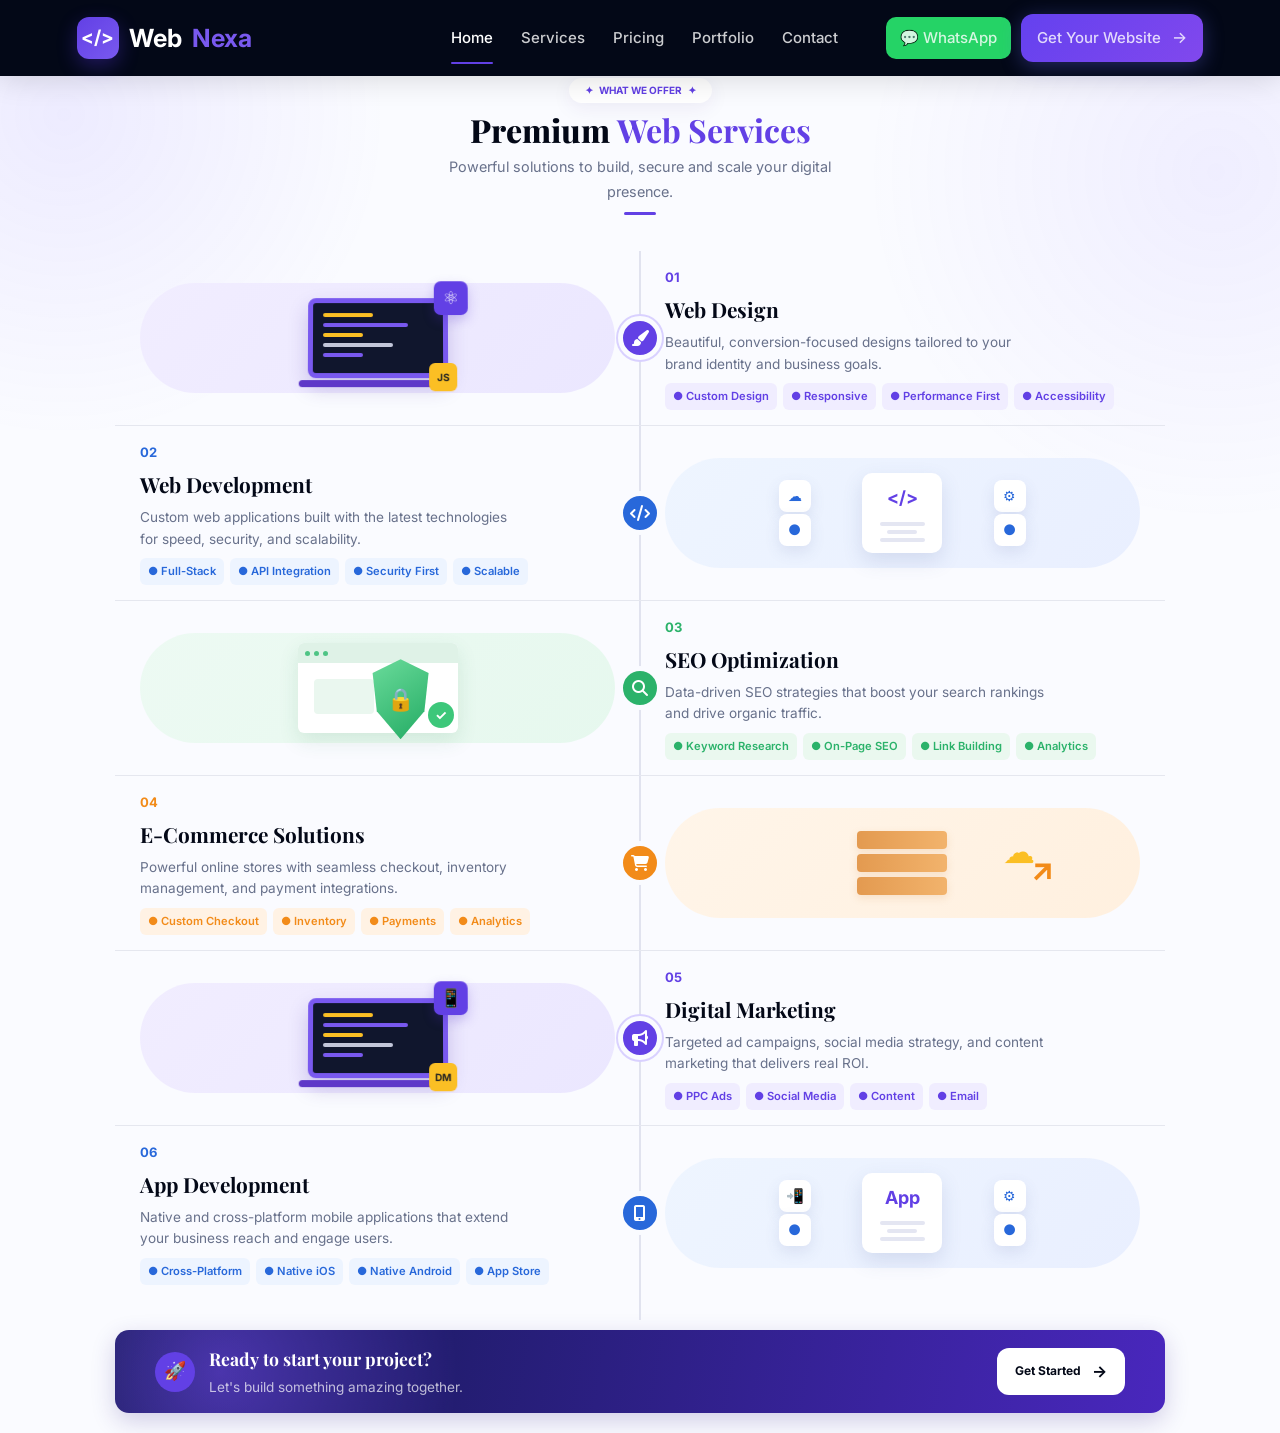
==== index.html @ 349f574b "Update homepage navigation: new menu items, WhatsApp button, mobile menu, and responsive bottom bar" ====
<!DOCTYPE html>
<html lang="en">
<head>
    <meta charset="UTF-8">
    <meta name="viewport" content="width=device-width, initial-scale=1.0">
    <title>WebNexa — Premium Web Design & Digital Services</title>
    <link rel="stylesheet" href="css/home.css">
    <link rel="preconnect" href="https://fonts.googleapis.com">
    <link rel="preconnect" href="https://fonts.gstatic.com" crossorigin>
    <link href="https://fonts.googleapis.com/css2?family=Playfair+Display:wght@400;500;600;700;800;900&family=Inter:wght@300;400;500;600;700&display=swap" rel="stylesheet">
    <link rel="stylesheet" href="https://cdnjs.cloudflare.com/ajax/libs/font-awesome/6.5.1/css/all.min.css">
</head>
<body>

<!-- ================= NAVBAR ================= -->
<header class="navbar">
    <a href="index.html" class="logo" aria-label="WebNexa Home">
        <div class="logo-icon">&lt;/&gt;</div>
        <span class="logo-white">Web</span><span class="logo-purple">Nexa</span>
    </a>

    <button class="mobile-toggle" id="mobileToggle" aria-label="Toggle menu" aria-expanded="false">
        <span></span>
        <span></span>
        <span></span>
    </button>

    <nav aria-label="Main navigation" id="mainNav">
        <a href="#home" class="active">Home</a>
        <a href="#services">Services</a>
        <a href="#pricing">Pricing</a>
        <a href="#portfolio">Portfolio</a>
        <a href="#contact">Contact</a>
        
        <div class="nav-actions">
            <a href="https://wa.me/923008932525" class="whatsapp-btn" target="_blank" rel="noopener noreferrer">💬 WhatsApp</a>
            <a href="requirements.html" class="talk-btn">Get Your Website <span>→</span></a>
        </div>
    </nav>
</header>

<div class="mobile-bottom-bar">
    <a href="https://wa.me/923008932525" class="mobile-bar-btn whatsapp" target="_blank" rel="noopener noreferrer">💬 WhatsApp</a>
    <a href="requirements.html" class="mobile-bar-btn get-started">Get Started <span>→</span></a>
</div>

<!-- ================= HOME ================= -->
<main class="home" id="home">

    <!-- ================= HERO ================= -->
    <section class="hero-title">
        <div class="offer">
            <span>✦</span> WHAT WE OFFER <span>✦</span>
        </div>
        <h1>
            Premium <strong>Web Services</strong>
        </h1>
        <p>
            Powerful solutions to build, secure and scale your digital presence.
        </p>
        <div class="heading-line"></div>
    </section>

    <!-- ================= SERVICES TIMELINE ================= -->
    <section class="timeline" id="services">

        <!-- ===== 01 ===== -->
        <div class="service-row">
            <div class="visual purple-visual">
                <div class="laptop">
                    <div class="screen">
                        <div class="line yellow"></div>
                        <div class="line purple-line"></div>
                        <div class="line yellow small"></div>
                        <div class="line white-line"></div>
                        <div class="line purple-line small"></div>
                    </div>
                    <div class="laptop-base"></div>
                    <div class="react-icon">⚛</div>
                    <div class="js-icon">JS</div>
                </div>
            </div>
            <div class="service-text">
                <span class="number purple">01</span>
                <h2>Web Design</h2>
                <p>Beautiful, conversion-focused designs tailored to your brand identity and business goals.</p>
                <div class="tags">
                    <span>● Custom Design</span>
                    <span>● Responsive</span>
                    <span>● Performance First</span>
                    <span>● Accessibility</span>
                </div>
            </div>
            <div class="timeline-icon purple-icon"><i class="fas fa-paint-brush"></i></div>
        </div>

        <!-- ===== 02 ===== -->
        <div class="service-row reverse">
            <div class="service-text">
                <span class="number blue">02</span>
                <h2>Web Development</h2>
                <p>Custom web applications built with the latest technologies for speed, security, and scalability.</p>
                <div class="tags blue-tags">
                    <span>● Full-Stack</span>
                    <span>● API Integration</span>
                    <span>● Security First</span>
                    <span>● Scalable</span>
                </div>
            </div>
            <div class="visual blue-visual">
                <div class="api-card">
                    <div class="api-title">&lt;/&gt;</div>
                    <div class="api-line"></div>
                    <div class="api-line short"></div>
                    <div class="api-line"></div>
                </div>
                <div class="api-cloud cloud-one">☁</div>
                <div class="api-cloud cloud-two">●</div>
                <div class="api-cloud cloud-three">⚙</div>
                <div class="api-cloud cloud-four">●</div>
            </div>
            <div class="timeline-icon blue-icon"><i class="fas fa-code"></i></div>
        </div>

        <!-- ===== 03 ===== -->
        <div class="service-row">
            <div class="visual green-visual">
                <div class="security-window">
                    <div class="window-top">
                        <i></i>
                        <i></i>
                        <i></i>
                    </div>
                    <div class="window-content"></div>
                    <div class="shield">
                        <span>🔒</span>
                    </div>
                    <div class="check">✓</div>
                </div>
            </div>
            <div class="service-text">
                <span class="number green">03</span>
                <h2>SEO Optimization</h2>
                <p>Data-driven SEO strategies that boost your search rankings and drive organic traffic.</p>
                <div class="tags green-tags">
                    <span>● Keyword Research</span>
                    <span>● On-Page SEO</span>
                    <span>● Link Building</span>
                    <span>● Analytics</span>
                </div>
            </div>
            <div class="timeline-icon green-icon"><i class="fas fa-search"></i></div>
        </div>

        <!-- ===== 04 ===== -->
        <div class="service-row reverse">
            <div class="service-text">
                <span class="number orange">04</span>
                <h2>E-Commerce Solutions</h2>
                <p>Powerful online stores with seamless checkout, inventory management, and payment integrations.</p>
                <div class="tags orange-tags">
                    <span>● Custom Checkout</span>
                    <span>● Inventory</span>
                    <span>● Payments</span>
                    <span>● Analytics</span>
                </div>
            </div>
            <div class="visual orange-visual">
                <div class="server-box">
                    <div class="server"></div>
                    <div class="server"></div>
                    <div class="server"></div>
                </div>
                <div class="growth-arrow">↗</div>
                <div class="cloud">☁</div>
            </div>
            <div class="timeline-icon orange-icon"><i class="fas fa-shopping-cart"></i></div>
        </div>

        <!-- ===== 05 ===== -->
        <div class="service-row">
            <div class="visual purple-visual">
                <div class="laptop">
                    <div class="screen">
                        <div class="line yellow"></div>
                        <div class="line purple-line"></div>
                        <div class="line yellow small"></div>
                        <div class="line white-line"></div>
                        <div class="line purple-line small"></div>
                    </div>
                    <div class="laptop-base"></div>
                    <div class="react-icon">📱</div>
                    <div class="js-icon">DM</div>
                </div>
            </div>
            <div class="service-text">
                <span class="number purple">05</span>
                <h2>Digital Marketing</h2>
                <p>Targeted ad campaigns, social media strategy, and content marketing that delivers real ROI.</p>
                <div class="tags">
                    <span>● PPC Ads</span>
                    <span>● Social Media</span>
                    <span>● Content</span>
                    <span>● Email</span>
                </div>
            </div>
            <div class="timeline-icon purple-icon"><i class="fas fa-bullhorn"></i></div>
        </div>

        <!-- ===== 06 ===== -->
        <div class="service-row reverse">
            <div class="service-text">
                <span class="number blue">06</span>
                <h2>App Development</h2>
                <p>Native and cross-platform mobile applications that extend your business reach and engage users.</p>
                <div class="tags blue-tags">
                    <span>● Cross-Platform</span>
                    <span>● Native iOS</span>
                    <span>● Native Android</span>
                    <span>● App Store</span>
                </div>
            </div>
            <div class="visual blue-visual">
                <div class="api-card">
                    <div class="api-title">App</div>
                    <div class="api-line"></div>
                    <div class="api-line short"></div>
                    <div class="api-line"></div>
                </div>
                <div class="api-cloud cloud-one">📲</div>
                <div class="api-cloud cloud-two">●</div>
                <div class="api-cloud cloud-three">⚙</div>
                <div class="api-cloud cloud-four">●</div>
            </div>
            <div class="timeline-icon blue-icon"><i class="fas fa-mobile-alt"></i></div>
        </div>

    </section>

    <!-- ================= CTA ================= -->
    <section class="cta">
        <div class="cta-left">
            <div class="rocket">🚀</div>
            <div>
                <h3>Ready to start your project?</h3>
                <p>Let's build something amazing together.</p>
            </div>
        </div>
        <a href="requirements.html" class="talk-btn">
            Get Started <span>→</span>
        </a>
    </section>

</main>

<script>
    const mobileToggle = document.getElementById('mobileToggle');
    const mainNav = document.getElementById('mainNav');
    
    if (mobileToggle && mainNav) {
        mobileToggle.addEventListener('click', function() {
            const isOpen = mainNav.classList.toggle('open');
            mobileToggle.classList.toggle('active');
            mobileToggle.setAttribute('aria-expanded', String(isOpen));
            document.body.classList.toggle('menu-open', isOpen);
        });
        
        mainNav.querySelectorAll('a').forEach(function(link) {
            link.addEventListener('click', function() {
                mainNav.classList.remove('open');
                mobileToggle.classList.remove('active');
                mobileToggle.setAttribute('aria-expanded', 'false');
                document.body.classList.remove('menu-open');
            });
        });
        
        document.addEventListener('keydown', function(e) {
            if (e.key === 'Escape' && mainNav.classList.contains('open')) {
                mainNav.classList.remove('open');
                mobileToggle.classList.remove('active');
                mobileToggle.setAttribute('aria-expanded', 'false');
                document.body.classList.remove('menu-open');
            }
        });
    }
</script>

</body>
</html>
---- css/home.css ----
/* ================= RESET ================= */
* {
    margin: 0;
    padding: 0;
    box-sizing: border-box;
}

:root {
    --primary: #030817;
    --primary-light: #0f2847;
    --purple: #6240e5;
    --purple-light: #7959ef;
    --blue: #2868da;
    --blue-light: #48cae4;
    --green: #2bb26a;
    --green-light: #34d399;
    --orange: #f28b19;
    --orange-light: #fbbf24;
    --white: #ffffff;
    --off-white: #f8f9fa;
    --text: #10172d;
    --text-light: #68718b;
    --text-muted: #adb5bd;
    --bg: #f9faff;
    --card-bg: rgba(255, 255, 255, 0.85);
    --shadow: 0 8px 32px rgba(0, 0, 0, 0.08);
    --shadow-lg: 0 20px 60px rgba(0, 0, 0, 0.12);
    --radius: 16px;
    --radius-sm: 10px;
    --transition: all 0.3s cubic-bezier(0.4, 0, 0.2, 1);
    --font-heading: 'Playfair Display', Georgia, serif;
    --font-body: 'Inter', -apple-system, BlinkMacSystemFont, sans-serif;
}

html {
    scroll-behavior: smooth;
    scroll-padding-top: 76px;
}

body {
    font-family: var(--font-body);
    color: var(--text);
    background: var(--bg);
    line-height: 1.7;
    overflow-x: hidden;
    -webkit-font-smoothing: antialiased;
}

/* ================= NAVBAR ================= */
.navbar {
    position: fixed;
    top: 0;
    left: 0;
    right: 0;
    z-index: 1000;
    height: 76px;
    background: var(--primary);
    display: flex;
    align-items: center;
    justify-content: space-between;
    padding: 0 6%;
    box-shadow: 0 2px 30px rgba(0, 0, 0, 0.15);
}

.logo {
    display: flex;
    align-items: center;
    font-size: 25px;
    font-weight: 700;
    color: var(--white);
    text-decoration: none;
    gap: 10px;
}

.logo-icon {
    width: 42px;
    height: 42px;
    border-radius: 12px;
    display: flex;
    align-items: center;
    justify-content: center;
    color: var(--white);
    font-size: 19px;
    font-weight: 700;
    background: linear-gradient(135deg, var(--purple), var(--purple-light));
    box-shadow: 0 7px 20px rgba(100, 60, 255, 0.3);
}

.logo-white {
    color: var(--white);
}

.logo-purple {
    color: var(--purple-light);
}

.navbar nav {
    display: flex;
    align-items: center;
    gap: 28px;
    height: 100%;
}

.navbar nav a {
    position: relative;
    height: 100%;
    display: flex;
    align-items: center;
    color: rgba(255, 255, 255, 0.8);
    text-decoration: none;
    font-size: 15px;
    font-weight: 500;
    transition: var(--transition);
}

.navbar nav a:hover,
.navbar nav a.active {
    color: var(--white);
}

.navbar nav a.active::after {
    content: '';
    position: absolute;
    bottom: 12px;
    left: 0;
    width: 100%;
    height: 2px;
    background: var(--purple);
    border-radius: 2px;
}

.talk-btn {
    display: inline-flex;
    align-items: center;
    gap: 6px;
    border: none;
    padding: 10px 16px;
    border-radius: 12px;
    color: var(--white);
    background: linear-gradient(135deg, #6441ef, #8148ed);
    font-size: 13px;
    font-weight: 600;
    cursor: pointer;
    text-decoration: none;
    transition: var(--transition);
    box-shadow: 0 4px 20px rgba(99, 102, 241, 0.35);
}

.talk-btn:hover {
    transform: translateY(-2px);
    box-shadow: 0 8px 30px rgba(99, 102, 241, 0.5);
}

.talk-btn span {
    font-size: 16px;
    margin-left: 5px;
}

.mobile-toggle {
    display: none;
    flex-direction: column;
    justify-content: center;
    gap: 5px;
    width: 30px;
    height: 30px;
    background: none;
    border: none;
    cursor: pointer;
    padding: 0;
    z-index: 1001;
}

.mobile-toggle span {
    display: block;
    width: 100%;
    height: 2px;
    background: var(--white);
    border-radius: 2px;
    transition: var(--transition);
}

.mobile-toggle.active span:nth-child(1) {
    transform: rotate(45deg) translate(5px, 5px);
}

.mobile-toggle.active span:nth-child(2) {
    opacity: 0;
}

.mobile-toggle.active span:nth-child(3) {
    transform: rotate(-45deg) translate(5px, -5px);
}

.nav-actions {
    display: flex;
    align-items: center;
    gap: 10px;
    margin-left: 20px;
}

.whatsapp-btn {
    display: inline-flex;
    align-items: center;
    gap: 5px;
    padding: 8px 14px;
    border-radius: 10px;
    color: var(--white);
    background: #25D366;
    font-size: 13px;
    font-weight: 600;
    text-decoration: none;
    transition: var(--transition);
}

.whatsapp-btn:hover {
    background: #1ebc57;
    transform: translateY(-2px);
}

/* ================= HOME / HERO ================= */
.home {
    min-height: calc(100vh - 76px);
    padding: 15px 9% 20px;
    background:
        radial-gradient(circle at 5% 8%, rgba(110, 80, 255, .09), transparent 18%),
        radial-gradient(circle at 95% 12%, rgba(120, 90, 255, .08), transparent 20%),
        #fafbff;
}

/* ================= HERO TITLE ================= */
.hero-title {
    text-align: center;
    margin-bottom: 16px;
    padding: 60px 0 20px;
}

.offer {
    display: inline-block;
    padding: 4px 12px;
    border-radius: 20px;
    background: var(--white);
    color: var(--purple);
    font-size: 10px;
    font-weight: bold;
    box-shadow: 0 5px 20px rgba(50, 30, 130, .07);
    margin-bottom: 8px;
}

.offer span {
    margin: 0 4px;
}

.hero-title h1 {
    font-family: var(--font-heading);
    font-size: clamp(1.4rem, 3vw, 2rem);
    font-weight: 800;
    color: var(--primary);
    line-height: 1.2;
    margin-bottom: 6px;
}

.hero-title h1 strong {
    color: var(--purple);
}

.hero-title p {
    color: var(--text-light);
    font-size: 0.9rem;
    max-width: 450px;
    margin: 0 auto;
}

.heading-line {
    width: 32px;
    height: 3px;
    background: var(--purple);
    margin: 8px auto 0;
    border-radius: 10px;
}

/* ================= TIMELINE ================= */
.timeline {
    max-width: 1080px;
    margin: auto;
    position: relative;
    padding-bottom: 20px;
}

.timeline::before {
    content: '';
    position: absolute;
    top: 0;
    bottom: 0;
    left: 50%;
    width: 2px;
    background: #e1e3ef;
    transform: translateX(-50%);
}

/* ================= SERVICE ROW ================= */
.service-row {
    min-height: 120px;
    display: grid;
    grid-template-columns: 1fr 1fr;
    align-items: center;
    position: relative;
    border-bottom: 1px solid #e5e7ef;
}

.service-row:last-child {
    border-bottom: none;
}

/* ================= VISUAL SIDE ================= */
.visual {
    height: 110px;
    display: flex;
    align-items: center;
    justify-content: center;
    position: relative;
    margin: 6px 25px;
    border-radius: 60px;
}

.purple-visual {
    background: linear-gradient(135deg, #f1edff, #ebe7ff);
}

.blue-visual {
    background: linear-gradient(135deg, #eef5ff, #e9efff);
}

.green-visual {
    background: linear-gradient(135deg, #edfaf3, #e6f8ee);
}

.orange-visual {
    background: linear-gradient(135deg, #fff5e9, #fff0df);
}

/* ================= SERVICE TEXT ================= */
.service-text {
    padding: 15px 25px;
}

.number {
    display: block;
    font-size: 13px;
    font-weight: bold;
    margin-bottom: 4px;
}

.purple {
    color: var(--purple);
}

.blue {
    color: var(--blue);
}

.green {
    color: var(--green);
}

.orange {
    color: var(--orange);
}

.service-text h2 {
    font-family: var(--font-heading);
    font-size: clamp(1.1rem, 2vw, 1.3rem);
    font-weight: 700;
    color: var(--primary);
    margin-bottom: 4px;
}

.service-text p {
    max-width: 380px;
    color: var(--text-light);
    font-size: 0.85rem;
    line-height: 1.6;
    margin-bottom: 8px;
}

/* ================= TAGS ================= */
.tags {
    display: flex;
    flex-wrap: wrap;
    gap: 6px;
}

.tags span {
    padding: 4px 8px;
    border-radius: 6px;
    background: #f0edff;
    color: var(--purple);
    font-size: 0.7rem;
    font-weight: 600;
}

.blue-tags span {
    background: #edf4ff;
    color: var(--blue);
}

.green-tags span {
    background: #eaf8ef;
    color: var(--green);
}

.orange-tags span {
    background: #fff2e4;
    color: var(--orange);
}

/* ================= CENTER ICONS ================= */
.timeline-icon {
    position: absolute;
    left: 50%;
    top: 50%;
    transform: translate(-50%, -50%);
    width: 44px;
    height: 44px;
    border-radius: 50%;
    display: flex;
    align-items: center;
    justify-content: center;
    color: var(--white);
    font-size: 16px;
    border: 5px solid #fafbff;
    z-index: 5;
}

.purple-icon {
    background: var(--purple);
    box-shadow: 0 0 0 2px #d9d1ff;
}

.blue-icon {
    background: var(--blue);
}

.green-icon {
    background: var(--green);
}

.orange-icon {
    background: var(--orange);
}

/* ================= LAPTOP ILLUSTRATION ================= */
.laptop {
    width: 140px;
    height: 80px;
    position: relative;
    background: #10162d;
    border: 5px solid var(--purple-light);
    border-radius: 8px;
    transform: perspective(500px) rotateX(2deg);
    box-shadow: 0 10px 20px rgba(65, 40, 150, 0.22);
}

.screen {
    padding: 10px;
}

.line {
    height: 4px;
    margin-bottom: 6px;
    border-radius: 4px;
    background: var(--orange-light);
}

.line.yellow {
    width: 50px;
}

.line.purple-line {
    width: 85px;
    background: var(--purple-light);
}

.line.white-line {
    width: 70px;
    background: #c2c6d9;
}

.line.small {
    width: 40px;
}

.laptop-base {
    position: absolute;
    width: 155px;
    height: 7px;
    left: -14px;
    bottom: -14px;
    background: #5e38c8;
    border-radius: 6px;
}

.react-icon {
    position: absolute;
    right: -25px;
    top: -22px;
    width: 34px;
    height: 34px;
    display: flex;
    align-items: center;
    justify-content: center;
    border-radius: 7px;
    background: var(--purple);
    color: var(--white);
    font-size: 18px;
    box-shadow: 0 5px 12px rgba(80, 45, 200, 0.25);
}

.js-icon {
    position: absolute;
    right: -14px;
    bottom: -18px;
    width: 28px;
    height: 28px;
    display: flex;
    align-items: center;
    justify-content: center;
    background: var(--orange-light);
    color: #222;
    font-weight: bold;
    border-radius: 6px;
    font-size: 10px;
}

/* ================= API ILLUSTRATION ================= */
.api-card {
    width: 80px;
    height: 80px;
    background: var(--white);
    border-radius: 10px;
    display: flex;
    flex-direction: column;
    justify-content: center;
    align-items: center;
    box-shadow: 0 8px 20px rgba(70, 90, 150, 0.15);
    z-index: 2;
}

.api-title {
    font-size: 18px;
    font-weight: bold;
    color: var(--purple);
    margin-bottom: 6px;
}

.api-line {
    width: 45px;
    height: 4px;
    background: #e4e6f2;
    border-radius: 4px;
    margin: 2px;
}

.api-line.short {
    width: 30px;
}

.api-cloud {
    position: absolute;
    width: 32px;
    height: 32px;
    display: flex;
    align-items: center;
    justify-content: center;
    background: var(--white);
    border-radius: 8px;
    color: var(--blue);
    box-shadow: 0 6px 15px rgba(70, 90, 150, 0.12);
    z-index: 3;
    font-size: 0.9rem;
}

.cloud-one {
    left: 24%;
    top: 20%;
}

.cloud-two {
    left: 24%;
    bottom: 20%;
}

.cloud-three {
    right: 24%;
    top: 20%;
}

.cloud-four {
    right: 24%;
    bottom: 20%;
}

/* ================= SECURITY ILLUSTRATION ================= */
.security-window {
    width: 160px;
    height: 90px;
    position: relative;
    background: var(--white);
    border-radius: 6px;
    box-shadow: 0 8px 20px rgba(40, 120, 75, 0.12);
}

.window-top {
    height: 20px;
    background: #dff2e7;
    border-radius: 6px 6px 0 0;
    display: flex;
    align-items: center;
    gap: 4px;
    padding-left: 7px;
}

.window-top i {
    width: 5px;
    height: 5px;
    border-radius: 50%;
    background: #4fc485;
}

.window-content {
    width: 60px;
    height: 35px;
    margin: 16px;
    border-radius: 4px;
    background: #eaf7ef;
}

.shield {
    position: absolute;
    width: 70px;
    height: 80px;
    right: 22px;
    top: 16px;
    background: linear-gradient(145deg, #6ddd9d, #20a961);
    clip-path: polygon(50% 0%, 90% 17%, 84% 65%, 50% 100%, 16% 65%, 10% 17%);
    display: flex;
    align-items: center;
    justify-content: center;
    font-size: 22px;
    box-shadow: 0 8px 20px rgba(30, 170, 100, 0.2);
}

.check {
    position: absolute;
    right: 4px;
    bottom: 5px;
    width: 26px;
    height: 26px;
    border-radius: 50%;
    display: flex;
    align-items: center;
    justify-content: center;
    background: #3dc77a;
    color: var(--white);
    font-weight: bold;
    font-size: 0.85rem;
}

/* ================= SERVER ILLUSTRATION ================= */
.server-box {
    display: flex;
    flex-direction: column;
    gap: 5px;
    width: 90px;
}

.server {
    height: 18px;
    border-radius: 4px;
    background: linear-gradient(90deg, #e39a50, #f2b36c);
    box-shadow: 0 3px 8px rgba(200, 120, 40, 0.15);
}

.growth-arrow {
    position: absolute;
    right: 18%;
    bottom: 20%;
    font-size: 32px;
    color: var(--orange);
    font-weight: bold;
}

.cloud {
    position: absolute;
    top: 15%;
    right: 22%;
    font-size: 32px;
    color: var(--orange-light);
}

/* ================= CTA ================= */
.cta {
    max-width: 1080px;
    min-height: 70px;
    margin: 10px auto 0;
    padding: 14px 40px;
    border-radius: 14px;
    display: flex;
    align-items: center;
    justify-content: space-between;
    color: var(--white);
    background:
        radial-gradient(circle at 10% 50%, rgba(125, 80, 255, 0.5), transparent 25%),
        linear-gradient(100deg, #11184d, #4927bd);
    box-shadow: 0 8px 25px rgba(45, 25, 130, 0.2);
}

.cta-left {
    display: flex;
    align-items: center;
    gap: 14px;
}

.rocket {
    width: 40px;
    height: 40px;
    border-radius: 50%;
    display: flex;
    align-items: center;
    justify-content: center;
    background: var(--purple);
    font-size: 18px;
}

.cta h3 {
    font-family: var(--font-heading);
    font-size: 1.1rem;
    margin-bottom: 2px;
}

.cta p {
    font-size: 0.85rem;
    color: rgba(255, 255, 255, 0.7);
}

.cta .talk-btn {
    background: var(--white);
    color: var(--primary);
    font-weight: bold;
    box-shadow: none;
    padding: 10px 18px;
    font-size: 12px;
}

.cta .talk-btn:hover {
    transform: translateY(-2px);
    box-shadow: 0 6px 20px rgba(0, 0, 0, 0.15);
}

/* ================= FOOTER ================= */
.footer {
    background: var(--primary);
    color: rgba(255, 255, 255, 0.7);
    padding: 40px 0 0;
    margin-top: 40px;
}

.footer-grid {
    max-width: 1200px;
    margin: 0 auto;
    padding: 0 24px;
    display: grid;
    grid-template-columns: 1fr;
    gap: 24px;
    padding-bottom: 32px;
}

.footer-brand .logo {
    margin-bottom: 10px;
}

.footer-desc {
    font-size: 0.85rem;
    line-height: 1.6;
    margin-bottom: 12px;
}

.footer-social {
    display: flex;
    gap: 8px;
}

.footer-social a {
    width: 32px;
    height: 32px;
    border-radius: 50%;
    background: rgba(255, 255, 255, 0.08);
    display: flex;
    align-items: center;
    justify-content: center;
    color: rgba(255, 255, 255, 0.6);
    transition: var(--transition);
    text-decoration: none;
    font-size: 0.85rem;
}

.footer-social a:hover {
    background: var(--purple);
    color: var(--white);
    transform: translateY(-2px);
}

.footer-links h4,
.footer-contact h4 {
    color: var(--white);
    font-size: 0.95rem;
    margin-bottom: 14px;
    font-family: var(--font-body);
    font-weight: 600;
}

.footer-links ul {
    list-style: none;
}

.footer-links li {
    margin-bottom: 6px;
}

.footer-links a {
    font-size: 0.85rem;
    color: rgba(255, 255, 255, 0.7);
    text-decoration: none;
    transition: var(--transition);
}

.footer-links a:hover {
    color: var(--purple);
    padding-left: 4px;
}

.contact-item {
    display: flex;
    align-items: flex-start;
    gap: 8px;
    margin-bottom: 10px;
    font-size: 0.85rem;
}

.contact-item i {
    color: var(--purple);
    margin-top: 3px;
    flex-shrink: 0;
    font-size: 0.8rem;
}

.footer-bottom {
    max-width: 1200px;
    margin: 0 auto;
    padding: 14px 24px;
    border-top: 1px solid rgba(255, 255, 255, 0.08);
    display: flex;
    justify-content: space-between;
    align-items: center;
    font-size: 0.8rem;
}

.footer-bottom-links {
    display: flex;
    gap: 16px;
}

.footer-bottom-links a {
    color: rgba(255, 255, 255, 0.7);
    text-decoration: none;
    transition: var(--transition);
}

.footer-bottom-links a:hover {
    color: var(--purple);
}

.mobile-bottom-bar {
    display: none;
    position: fixed;
    bottom: 0;
    left: 0;
    right: 0;
    background: var(--primary);
    padding: 8px 16px;
    gap: 8px;
    z-index: 999;
    box-shadow: 0 -2px 20px rgba(0, 0, 0, 0.15);
}

.mobile-bar-btn {
    flex: 1;
    display: inline-flex;
    align-items: center;
    justify-content: center;
    gap: 5px;
    padding: 10px;
    border-radius: 10px;
    color: var(--white);
    font-size: 13px;
    font-weight: 600;
    text-decoration: none;
    transition: var(--transition);
}

.mobile-bar-btn.whatsapp {
    background: #25D366;
}

.mobile-bar-btn.get-started {
    background: linear-gradient(135deg, #6441ef, #8148ed);
}

/* ================= HOVER EFFECTS ================= */
.navbar nav a:hover {
    color: var(--purple-light);
}

.visual {
    transition: .3s ease;
}

.visual:hover {
    transform: translateY(-4px);
}

/* ================= RESPONSIVE - MOBILE FIRST ================= */
@media (max-width: 950px) {
    .navbar {
        padding: 0 25px;
    }

    .navbar nav {
        position: absolute;
        top: 76px;
        left: 0;
        right: 0;
        background: var(--primary);
        flex-direction: column;
        align-items: stretch;
        padding: 20px 25px;
        gap: 0;
        height: auto;
        display: none;
        box-shadow: 0 10px 30px rgba(0, 0, 0, 0.2);
    }

    .navbar nav.open {
        display: flex;
    }

    .navbar nav a {
        width: 100%;
        height: auto;
        padding: 14px 0;
        border-bottom: 1px solid rgba(255, 255, 255, 0.08);
    }

    .navbar nav a:last-of-type {
        border-bottom: none;
    }

    .navbar nav a.active::after {
        display: none;
    }

    .nav-actions {
        display: none;
    }

    .mobile-toggle {
        display: flex;
    }

    .home {
        padding: 30px 25px;
    }

    .timeline::before {
        display: none;
    }

    .service-row {
        display: flex;
        flex-direction: column;
        padding: 30px 0;
    }

    .service-text {
        width: 100%;
        text-align: center;
        padding: 20px;
    }

    .service-text p {
        margin-left: auto;
        margin-right: auto;
    }

    .visual {
        width: 80%;
    }

    .timeline-icon {
        display: none;
    }

    .tags {
        justify-content: center;
    }

    .cta {
        flex-direction: column;
        gap: 20px;
        text-align: center;
        padding: 30px;
    }

    .cta-left {
        flex-direction: column;
    }
}

@media (max-width: 650px) {
    .logo {
        font-size: 21px;
    }

    .home {
        padding: 25px 15px;
    }

    .hero-title h1 {
        font-size: 28px;
    }

    .hero-title p {
        font-size: 14px;
    }

    .visual {
        width: 100%;
        height: 150px;
    }

    .service-text h2 {
        font-size: 21px;
    }

    .cta .talk-btn {
        width: 100%;
        justify-content: center;
    }

    .footer-bottom {
        flex-direction: column;
        gap: 12px;
        text-align: center;
    }

    .mobile-bottom-bar {
        display: flex;
    }

    body {
        padding-bottom: 80px;
    }
}

/* ================= ANIMATIONS ================= */
@keyframes fadeInUp {
    from {
        opacity: 0;
        transform: translateY(30px);
    }
    to {
        opacity: 1;
        transform: translateY(0);
    }
}

.hero-title {
    animation: fadeInUp 1s ease-out;
}

.service-row {
    opacity: 0;
    transform: translateY(30px);
    animation: fadeInUp 0.8s ease-out forwards;
}

.service-row:nth-child(2) {
    animation-delay: 0.2s;
}

.service-row:nth-child(3) {
    animation-delay: 0.4s;
}

.service-row:nth-child(4) {
    animation-delay: 0.6s;
}

.service-row:nth-child(5) {
    animation-delay: 0.8s;
}

.service-row:nth-child(6) {
    animation-delay: 1s;
}

/* ================= UTILITIES ================= */
.text-gradient {
    background: linear-gradient(135deg, var(--purple), var(--orange));
    -webkit-background-clip: text;
    -webkit-text-fill-color: transparent;
    background-clip: text;
}

.container {
    max-width: 1200px;
    margin: 0 auto;
    padding: 0 24px;
}

.section-header {
    text-align: center;
    max-width: 700px;
    margin: 0 auto 60px;
}

.section-tag {
    display: inline-block;
    font-family: var(--font-body);
    font-size: 0.8rem;
    font-weight: 600;
    text-transform: uppercase;
    letter-spacing: 3px;
    color: var(--purple);
    margin-bottom: 12px;
    padding: 4px 16px;
    background: rgba(99, 102, 241, 0.08);
    border-radius: 50px;
}

.section-title {
    font-size: clamp(2rem, 4vw, 3rem);
    margin-bottom: 16px;
    color: var(--primary);
}

.section-desc {
    color: var(--text-light);
    font-size: 1.05rem;
    max-width: 600px;
    margin: 0 auto;
}

/* ================= BUTTONS ================= */
.btn {
    display: inline-flex;
    align-items: center;
    gap: 8px;
    padding: 14px 32px;
    border-radius: 50px;
    font-family: var(--font-body);
    font-size: 0.95rem;
    font-weight: 600;
    cursor: pointer;
    border: 2px solid transparent;
    transition: var(--transition);
    text-transform: uppercase;
    letter-spacing: 0.5px;
    font-size: 0.85rem;
    min-height: 44px;
    text-decoration: none;
}

.btn-primary {
    background: linear-gradient(135deg, var(--purple), var(--blue));
    color: var(--white);
    box-shadow: 0 4px 20px rgba(99, 102, 241, 0.35);
}

.btn-primary:hover {
    transform: translateY(-2px);
    box-shadow: 0 8px 30px rgba(99, 102, 241, 0.5);
}

.btn-outline {
    background: transparent;
    color: var(--white);
    border-color: rgba(255, 255, 255, 0.5);
}

.btn-outline:hover {
    background: rgba(255, 255, 255, 0.1);
    border-color: var(--white);
    transform: translateY(-2px);
}

.btn-sm {
    padding: 10px 24px;
    font-size: 0.8rem;
}

.btn-block {
    width: 100%;
    justify-content: center;
}
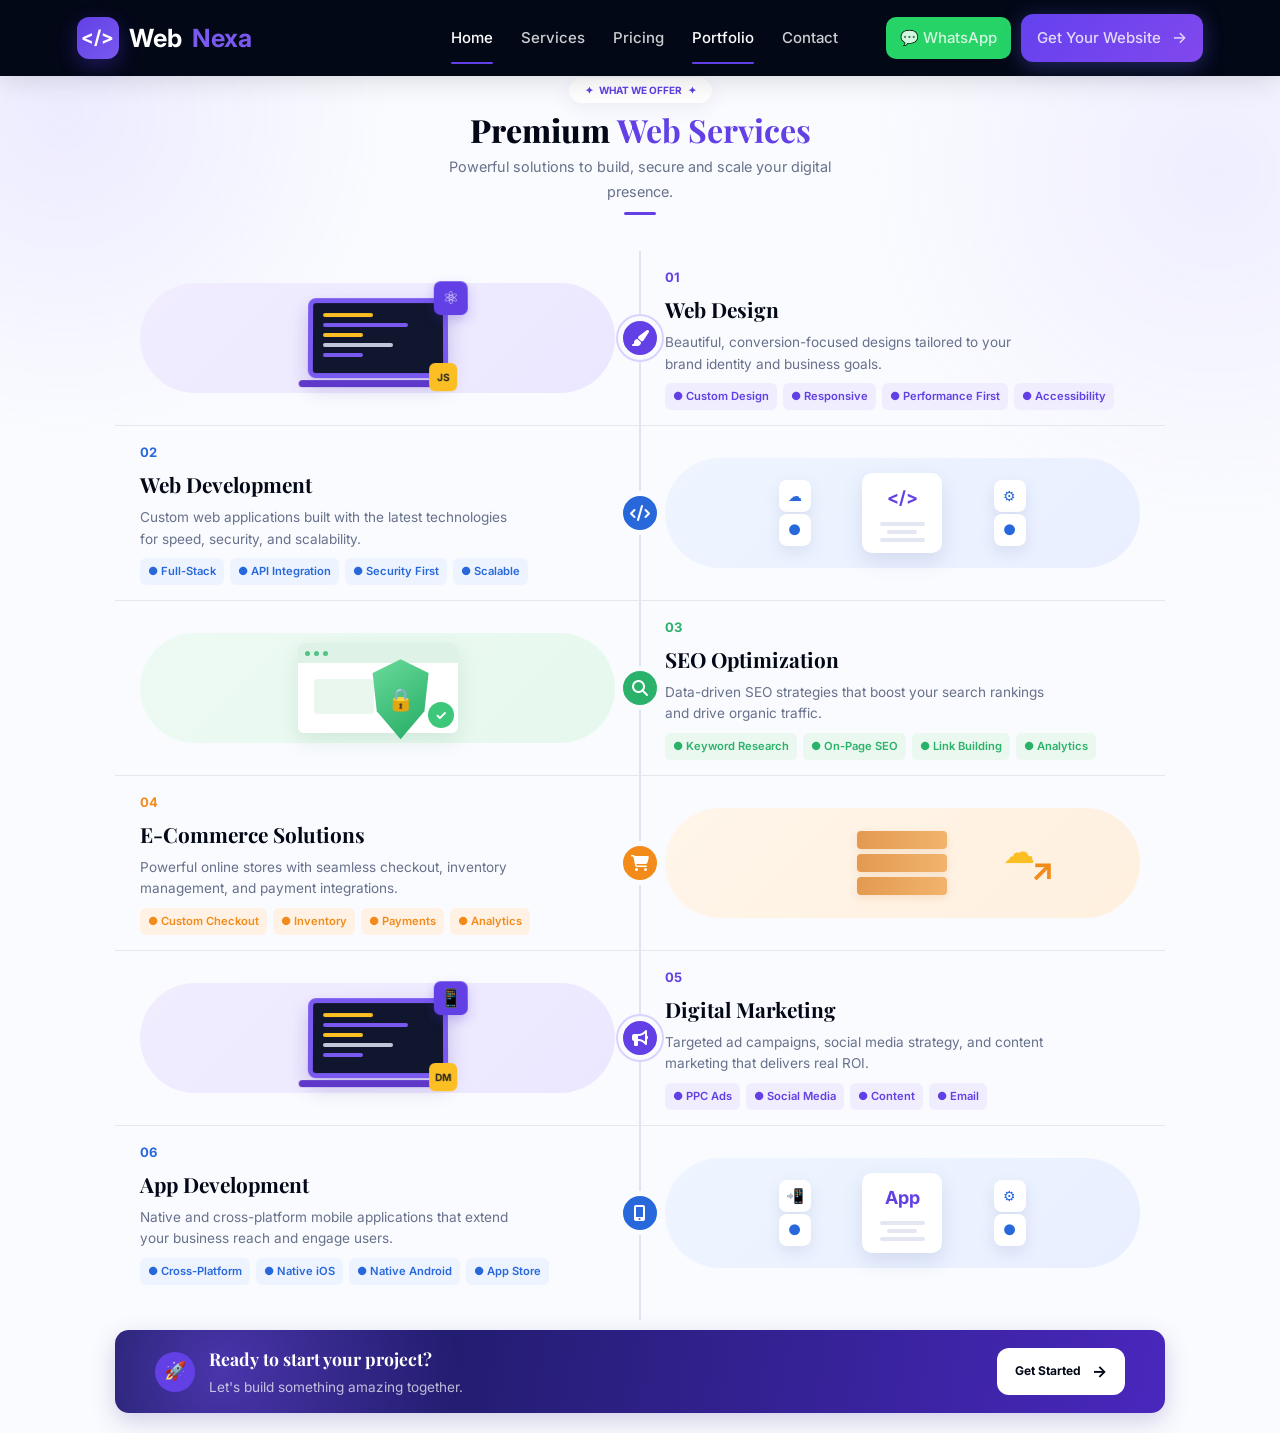
==== commit eb725dcc: "Add portfolio page and update navigation link" ====
--- a/index.html
+++ b/index.html
@@ -29,7 +29,7 @@
         <a href="#home" class="active">Home</a>
         <a href="#services">Services</a>
         <a href="#pricing">Pricing</a>
-        <a href="#portfolio">Portfolio</a>
+        <a href="portfolio.html" class="active">Portfolio</a>
         <a href="#contact">Contact</a>
         
         <div class="nav-actions">
--- a/css/home.css
+++ b/css/home.css
@@ -1113,6 +1113,316 @@
     animation-delay: 1s;
 }
 
+/* ================= PORTFOLIO PAGE ================= */
+.portfolio-page {
+    min-height: calc(100vh - 76px);
+    padding: 15px 9% 20px;
+    background:
+        radial-gradient(circle at 5% 8%, rgba(110, 80, 255, .09), transparent 18%),
+        radial-gradient(circle at 95% 12%, rgba(120, 90, 255, .08), transparent 20%),
+        #fafbff;
+}
+
+.portfolio-hero {
+    text-align: center;
+    margin-bottom: 16px;
+    padding: 60px 0 20px;
+}
+
+.portfolio-hero h1 {
+    font-family: var(--font-heading);
+    font-size: clamp(1.4rem, 3vw, 2rem);
+    font-weight: 800;
+    color: var(--primary);
+    line-height: 1.2;
+    margin-bottom: 6px;
+}
+
+.portfolio-hero h1 strong {
+    color: var(--purple);
+}
+
+.portfolio-hero p {
+    color: var(--text-light);
+    font-size: 0.9rem;
+    max-width: 450px;
+    margin: 0 auto;
+}
+
+.portfolio-section {
+    max-width: 1080px;
+    margin: auto;
+    padding-bottom: 20px;
+}
+
+.portfolio-grid {
+    display: grid;
+    grid-template-columns: 1fr;
+    gap: 24px;
+}
+
+.portfolio-card {
+    background: var(--white);
+    border-radius: var(--radius);
+    overflow: hidden;
+    box-shadow: var(--shadow);
+    border: 1px solid rgba(0, 0, 0, 0.04);
+    transition: var(--transition);
+}
+
+.portfolio-card:hover {
+    transform: translateY(-6px);
+    box-shadow: var(--shadow-lg);
+}
+
+.portfolio-image {
+    height: 220px;
+    overflow: hidden;
+    position: relative;
+}
+
+.portfolio-image .site-homepage {
+    height: 100%;
+    transform: scale(1.02);
+    transition: transform 0.4s ease;
+}
+
+.portfolio-card:hover .portfolio-image .site-homepage {
+    transform: scale(1.05);
+}
+
+.business-mockup .site-hero {
+    background: linear-gradient(135deg, #1e3a5f 0%, #0f172a 100%);
+}
+
+.ecommerce-mockup .site-hero {
+    background: linear-gradient(135deg, #fdf2f8 0%, #fce7f3 100%);
+}
+
+.portfolio-mockup .site-hero {
+    background: linear-gradient(135deg, #f8fafc 0%, #e2e8f0 100%);
+}
+
+.news-mockup .site-hero {
+    background: linear-gradient(135deg, #f8fafc 0%, #e2e8f0 100%);
+}
+
+.store-mockup .site-hero {
+    background: linear-gradient(135deg, #fdf2f8 0%, #fce7f3 100%);
+}
+
+.carpart-mockup .site-hero {
+    background: linear-gradient(135deg, #1e3a5f 0%, #0f172a 100%);
+}
+
+.ecommerce-mockup .site-hero-title,
+.ecommerce-mockup .site-hero-sub,
+.ecommerce-mockup .site-hero-tag {
+    background: #1e293b;
+}
+
+.portfolio-mockup .site-hero-title,
+.portfolio-mockup .site-hero-sub,
+.portfolio-mockup .site-hero-tag {
+    background: #1e293b;
+}
+
+.news-mockup .site-hero-title,
+.news-mockup .site-hero-sub,
+.news-mockup .site-hero-tag {
+    background: #1e293b;
+}
+
+.store-mockup .site-hero-title,
+.store-mockup .site-hero-sub,
+.store-mockup .site-hero-tag {
+    background: #1e293b;
+}
+
+.carpart-mockup .site-btn.primary {
+    background: #f59e0b;
+}
+
+.ecommerce-mockup .site-btn.primary {
+    background: #ec4899;
+}
+
+.portfolio-mockup .site-btn.primary {
+    background: #6366f1;
+}
+
+.news-mockup .site-btn.primary {
+    background: #6366f1;
+}
+
+.store-mockup .site-btn.primary {
+    background: #ec4899;
+}
+
+.carpart-mockup .site-card-icon {
+    background: #fef3c7;
+}
+
+.ecommerce-mockup .site-card-icon {
+    background: #fce7f3;
+}
+
+.portfolio-mockup .site-card-icon {
+    background: #e0e7ff;
+}
+
+.news-mockup .site-card-icon {
+    background: #e0e7ff;
+}
+
+.store-mockup .site-card-icon {
+    background: #fce7f3;
+}
+
+.ecommerce-mockup .site-grid-3,
+.portfolio-mockup .site-grid-3,
+.news-mockup .site-grid-3 {
+    background: #ffffff;
+}
+
+.store-mockup .site-grid-3 {
+    background: #ffffff;
+}
+
+.business-mockup .site-grid-3,
+.carpart-mockup .site-grid-3 {
+    background: #f8fafc;
+}
+
+.portfolio-info {
+    padding: 20px 24px 24px;
+}
+
+.portfolio-info h3 {
+    font-family: var(--font-heading);
+    font-size: 1.2rem;
+    font-weight: 700;
+    color: var(--primary);
+    margin-bottom: 8px;
+}
+
+.portfolio-info p {
+    color: var(--text-light);
+    font-size: 0.9rem;
+    line-height: 1.6;
+    margin-bottom: 12px;
+}
+
+.portfolio-category {
+    display: inline-block;
+    padding: 4px 12px;
+    border-radius: 50px;
+    background: rgba(99, 102, 241, 0.08);
+    color: var(--purple);
+    font-size: 0.75rem;
+    font-weight: 600;
+    margin-bottom: 14px;
+}
+
+.portfolio-link-btn {
+    display: inline-flex;
+    align-items: center;
+    gap: 6px;
+    color: var(--purple);
+    font-size: 0.85rem;
+    font-weight: 600;
+    text-decoration: none;
+    transition: var(--transition);
+}
+
+.portfolio-link-btn:hover {
+    color: var(--primary);
+    gap: 10px;
+}
+
+.view-all-wrapper {
+    text-align: center;
+    margin-top: 40px;
+}
+
+.view-all-btn {
+    display: inline-flex;
+    align-items: center;
+    gap: 8px;
+    padding: 14px 32px;
+    border-radius: 50px;
+    background: linear-gradient(135deg, var(--purple), var(--blue));
+    color: var(--white);
+    font-size: 0.85rem;
+    font-weight: 600;
+    text-decoration: none;
+    transition: var(--transition);
+    box-shadow: 0 4px 20px rgba(99, 102, 241, 0.35);
+}
+
+.view-all-btn:hover {
+    transform: translateY(-2px);
+    box-shadow: 0 8px 30px rgba(99, 102, 241, 0.5);
+}
+
+/* ================= RESPONSIVE - PORTFOLIO ================= */
+@media (max-width: 950px) {
+    .portfolio-page {
+        padding: 30px 25px;
+    }
+
+    .portfolio-image {
+        height: 180px;
+    }
+}
+
+@media (max-width: 650px) {
+    .portfolio-page {
+        padding: 25px 15px;
+    }
+
+    .portfolio-image {
+        height: 160px;
+    }
+
+    .portfolio-info {
+        padding: 16px 18px 20px;
+    }
+
+    .view-all-btn {
+        width: 100%;
+        justify-content: center;
+    }
+}
+
+@media (min-width: 768px) {
+    .portfolio-grid {
+        grid-template-columns: repeat(2, 1fr);
+    }
+}
+
+@media (min-width: 1024px) {
+    .portfolio-grid {
+        grid-template-columns: repeat(3, 1fr);
+    }
+}
+
+/* ================= ANIMATIONS ================= */
+.portfolio-card {
+    opacity: 0;
+    transform: translateY(30px);
+    animation: fadeInUp 0.8s ease-out forwards;
+}
+
+.portfolio-card:nth-child(1) { animation-delay: 0.1s; }
+.portfolio-card:nth-child(2) { animation-delay: 0.2s; }
+.portfolio-card:nth-child(3) { animation-delay: 0.3s; }
+.portfolio-card:nth-child(4) { animation-delay: 0.4s; }
+.portfolio-card:nth-child(5) { animation-delay: 0.5s; }
+.portfolio-card:nth-child(6) { animation-delay: 0.6s; }
+.portfolio-card:nth-child(7) { animation-delay: 0.7s; }
+.portfolio-card:nth-child(8) { animation-delay: 0.8s; }
+
 /* ================= UTILITIES ================= */
 .text-gradient {
     background: linear-gradient(135deg, var(--purple), var(--orange));
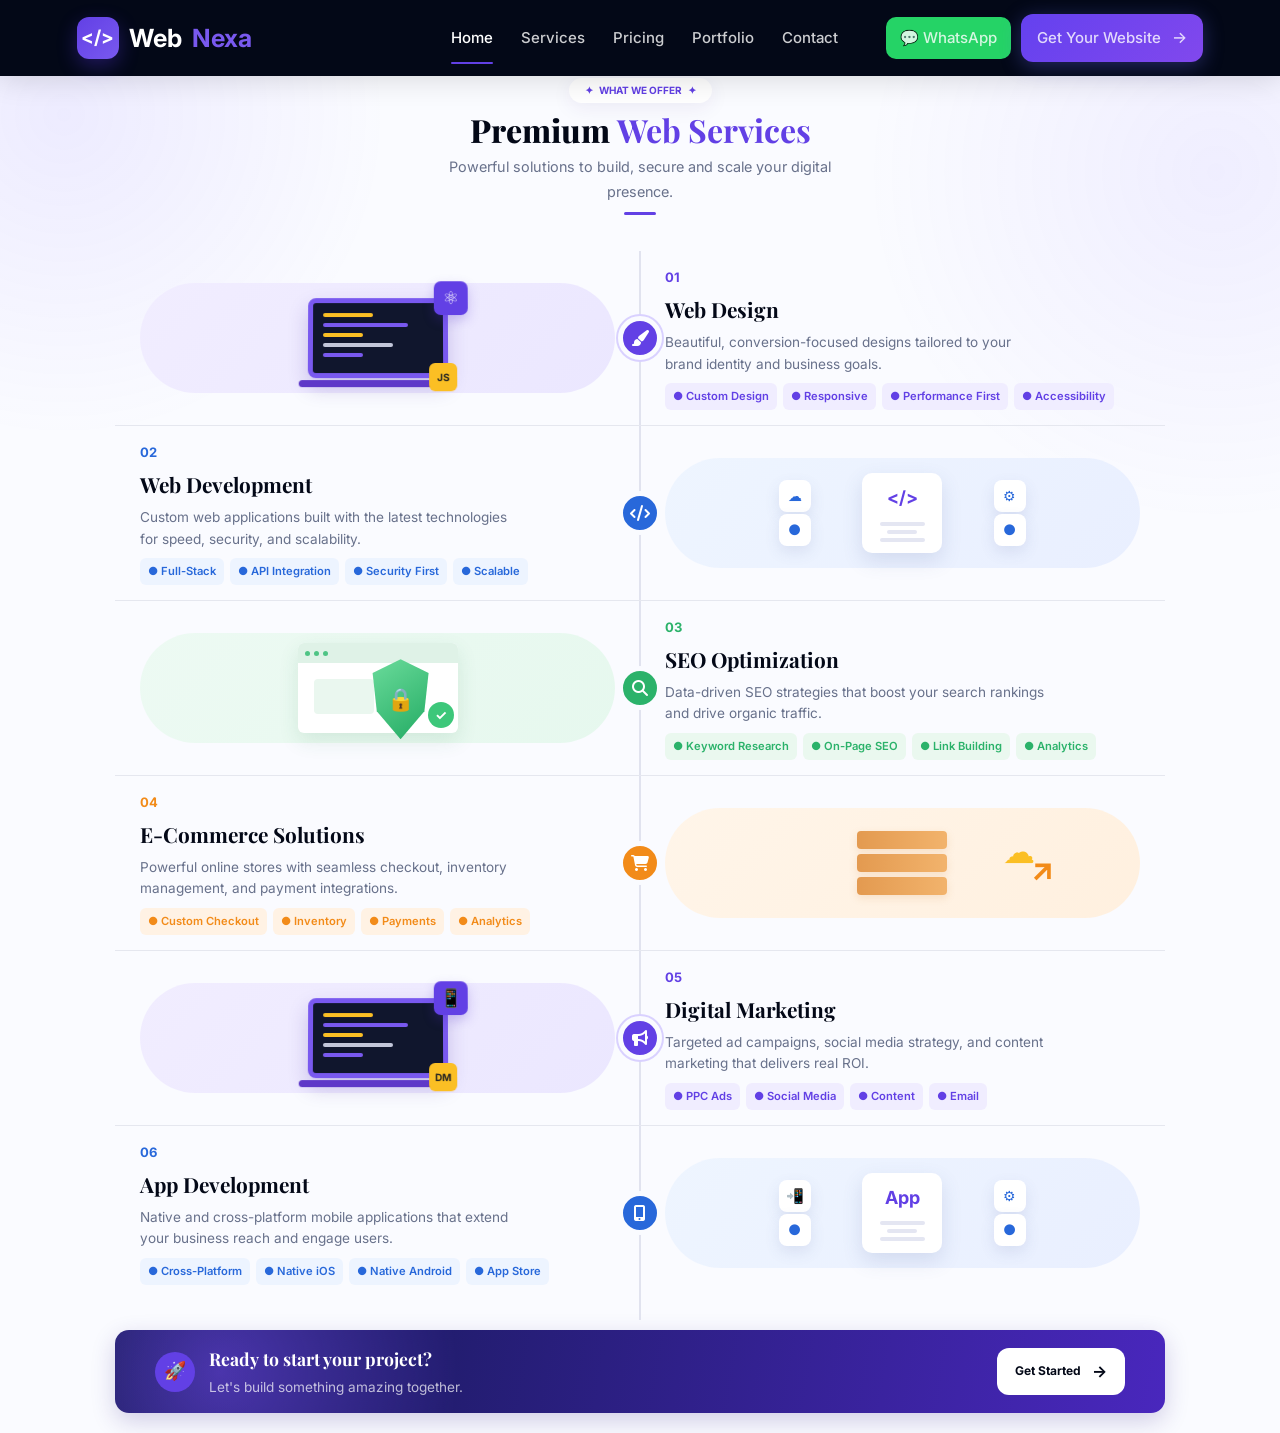
==== commit 6d23e749: "Fix active nav link: only highlight current page" ====
--- a/index.html
+++ b/index.html
@@ -29,7 +29,7 @@
         <a href="#home" class="active">Home</a>
         <a href="#services">Services</a>
         <a href="#pricing">Pricing</a>
-        <a href="portfolio.html" class="active">Portfolio</a>
+        <a href="portfolio.html">Portfolio</a>
         <a href="#contact">Contact</a>
         
         <div class="nav-actions">
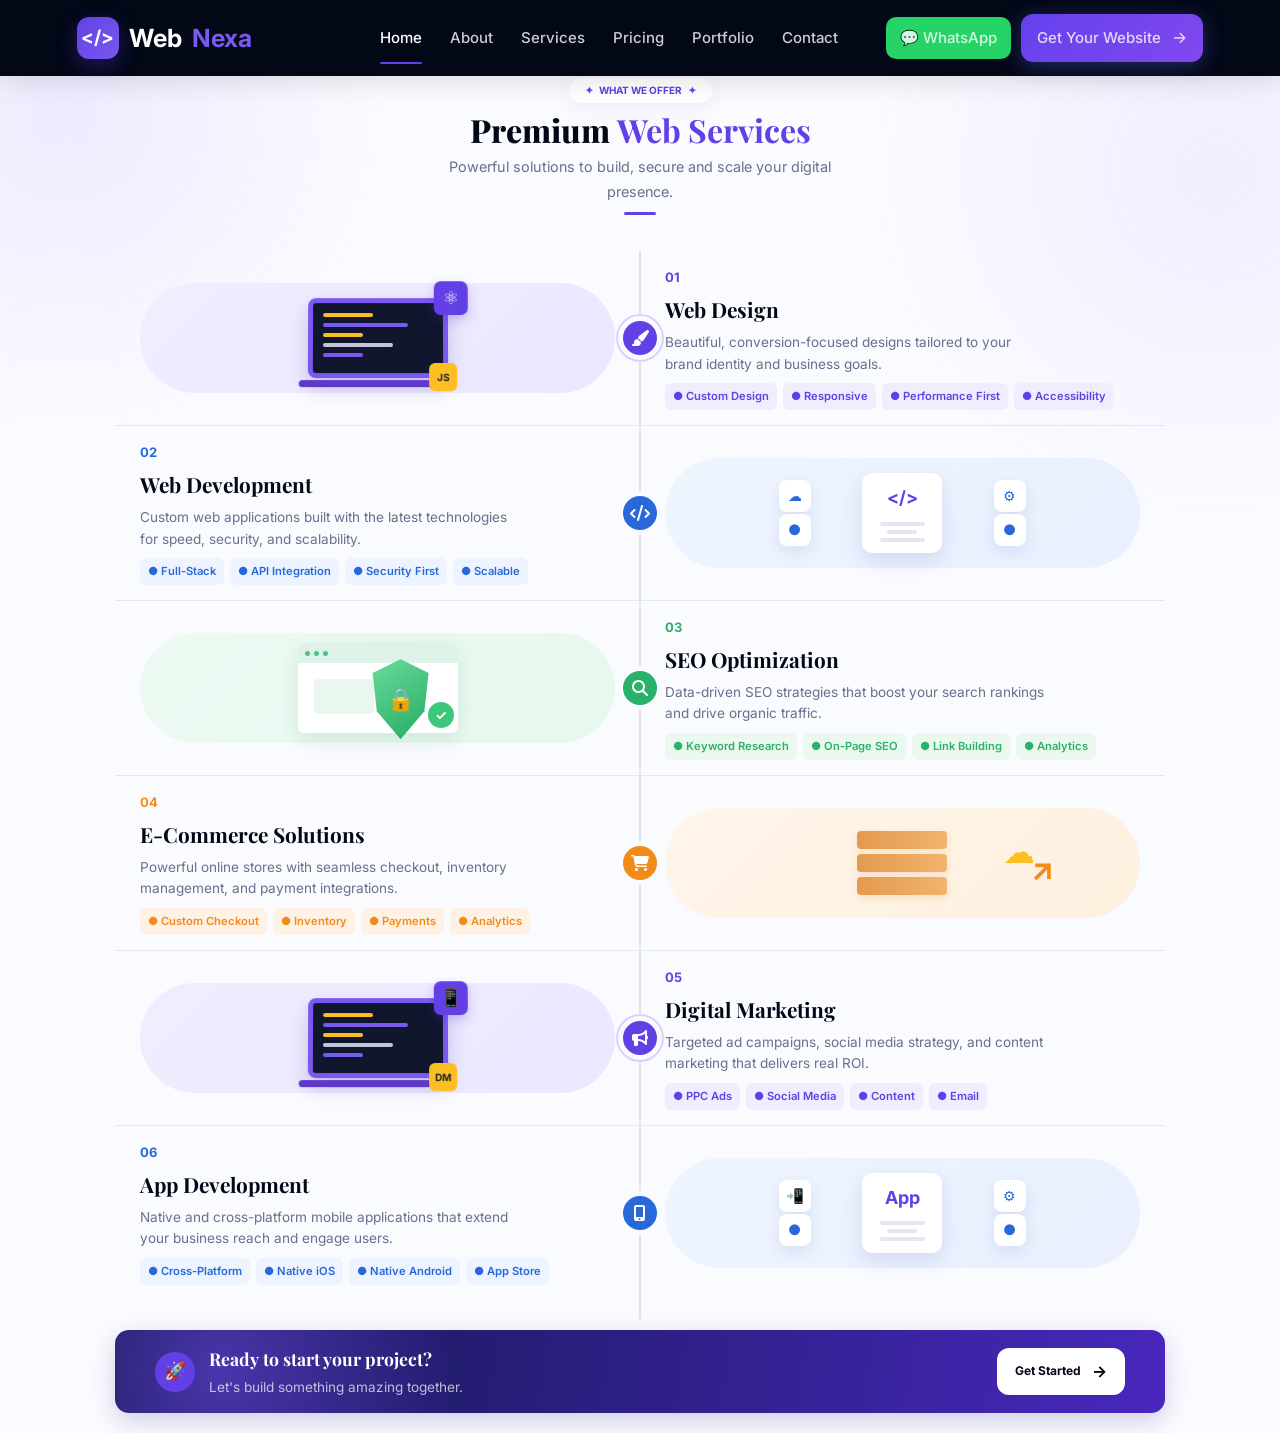
==== commit 549b7378: "Add about page and update navigation links" ====
--- a/index.html
+++ b/index.html
@@ -27,6 +27,7 @@
 
     <nav aria-label="Main navigation" id="mainNav">
         <a href="#home" class="active">Home</a>
+        <a href="about.html">About</a>
         <a href="#services">Services</a>
         <a href="#pricing">Pricing</a>
         <a href="portfolio.html">Portfolio</a>
--- a/css/home.css
+++ b/css/home.css
@@ -1437,6 +1437,505 @@
     padding: 0 24px;
 }
 
+/* ================= ABOUT PAGE ================= */
+.about-page {
+    min-height: calc(100vh - 76px);
+    padding: 15px 9% 20px;
+    background:
+        radial-gradient(circle at 5% 8%, rgba(110, 80, 255, .09), transparent 18%),
+        radial-gradient(circle at 95% 12%, rgba(120, 90, 255, .08), transparent 20%),
+        #fafbff;
+}
+
+.about-hero {
+    text-align: center;
+    padding: 80px 0 40px;
+}
+
+.about-hero-content {
+    max-width: 700px;
+    margin: 0 auto;
+}
+
+.about-hero h1 {
+    font-family: var(--font-heading);
+    font-size: clamp(1.6rem, 3.5vw, 2.4rem);
+    font-weight: 800;
+    color: var(--primary);
+    line-height: 1.2;
+    margin-bottom: 8px;
+}
+
+.about-hero h1 strong {
+    color: var(--purple);
+}
+
+.about-hero p {
+    color: var(--text-light);
+    font-size: 1rem;
+    max-width: 500px;
+    margin: 0 auto;
+}
+
+/* ================= ABOUT STORY ================= */
+.about-story {
+    max-width: 1080px;
+    margin: 20px auto;
+    padding: 40px 0;
+}
+
+.story-container {
+    display: grid;
+    grid-template-columns: 1fr 1fr;
+    gap: 40px;
+    align-items: center;
+}
+
+.story-visual {
+    position: relative;
+    display: flex;
+    align-items: center;
+    justify-content: center;
+}
+
+.story-card {
+    width: 200px;
+    height: 140px;
+    background: var(--white);
+    border-radius: 20px;
+    box-shadow: var(--shadow-lg);
+    padding: 24px;
+    display: flex;
+    flex-direction: column;
+    gap: 16px;
+    border: 1px solid rgba(0, 0, 0, 0.04);
+}
+
+.story-icon {
+    width: 48px;
+    height: 48px;
+    border-radius: 14px;
+    background: linear-gradient(135deg, var(--purple), var(--blue));
+    color: var(--white);
+    display: flex;
+    align-items: center;
+    justify-content: center;
+    font-size: 20px;
+}
+
+.story-content {
+    display: flex;
+    flex-direction: column;
+    gap: 8px;
+}
+
+.story-line {
+    height: 6px;
+    border-radius: 4px;
+    background: #e4e6f2;
+}
+
+.story-line.long {
+    width: 100%;
+}
+
+.story-line.short {
+    width: 60%;
+}
+
+.story-badge {
+    position: absolute;
+    bottom: -10px;
+    right: -10px;
+    background: linear-gradient(135deg, var(--purple), var(--blue));
+    color: var(--white);
+    padding: 8px 20px;
+    border-radius: 50px;
+    font-size: 0.8rem;
+    font-weight: 700;
+    box-shadow: 0 4px 20px rgba(99, 102, 241, 0.35);
+}
+
+.story-text {
+    padding: 10px 0;
+}
+
+.story-text .number {
+    font-size: 14px;
+    font-weight: 700;
+    margin-bottom: 8px;
+}
+
+.story-text h2 {
+    font-family: var(--font-heading);
+    font-size: clamp(1.3rem, 2.5vw, 1.8rem);
+    font-weight: 700;
+    color: var(--primary);
+    margin-bottom: 12px;
+}
+
+.story-text p {
+    color: var(--text-light);
+    font-size: 0.95rem;
+    line-height: 1.7;
+    margin-bottom: 12px;
+}
+
+.story-tags {
+    display: flex;
+    flex-wrap: wrap;
+    gap: 10px;
+    margin-top: 16px;
+}
+
+.story-tags span {
+    padding: 6px 14px;
+    border-radius: 50px;
+    background: rgba(99, 102, 241, 0.08);
+    color: var(--purple);
+    font-size: 0.8rem;
+    font-weight: 600;
+}
+
+/* ================= MISSION & VISION ================= */
+.mission-vision {
+    max-width: 1080px;
+    margin: 20px auto;
+    padding: 40px 0;
+}
+
+.mv-container {
+    display: grid;
+    grid-template-columns: 1fr 1fr;
+    gap: 24px;
+}
+
+.mv-card {
+    background: var(--white);
+    border-radius: var(--radius);
+    padding: 32px;
+    box-shadow: var(--shadow);
+    border: 1px solid rgba(0, 0, 0, 0.04);
+    transition: var(--transition);
+}
+
+.mv-card:hover {
+    transform: translateY(-4px);
+    box-shadow: var(--shadow-lg);
+}
+
+.mv-icon {
+    width: 56px;
+    height: 56px;
+    border-radius: 16px;
+    background: linear-gradient(135deg, var(--purple), var(--blue));
+    color: var(--white);
+    display: flex;
+    align-items: center;
+    justify-content: center;
+    font-size: 22px;
+    margin-bottom: 16px;
+}
+
+.mv-card h3 {
+    font-family: var(--font-heading);
+    font-size: 1.3rem;
+    font-weight: 700;
+    color: var(--primary);
+    margin-bottom: 8px;
+}
+
+.mv-card p {
+    color: var(--text-light);
+    font-size: 0.95rem;
+    line-height: 1.7;
+}
+
+/* ================= CORE VALUES ================= */
+.values-section {
+    max-width: 1080px;
+    margin: 20px auto;
+    padding: 40px 0;
+}
+
+.values-header {
+    text-align: center;
+    margin-bottom: 40px;
+}
+
+.values-header h2 {
+    font-family: var(--font-heading);
+    font-size: clamp(1.4rem, 3vw, 2rem);
+    font-weight: 800;
+    color: var(--primary);
+    margin-bottom: 8px;
+}
+
+.values-header p {
+    color: var(--text-light);
+    font-size: 0.95rem;
+}
+
+.values-grid {
+    display: grid;
+    grid-template-columns: repeat(4, 1fr);
+    gap: 20px;
+}
+
+.value-card {
+    background: var(--white);
+    border-radius: var(--radius);
+    padding: 28px;
+    box-shadow: var(--shadow);
+    border: 1px solid rgba(0, 0, 0, 0.04);
+    text-align: center;
+    transition: var(--transition);
+}
+
+.value-card:hover {
+    transform: translateY(-4px);
+    box-shadow: var(--shadow-lg);
+}
+
+.value-icon {
+    width: 52px;
+    height: 52px;
+    border-radius: 14px;
+    background: linear-gradient(135deg, var(--purple), var(--blue));
+    color: var(--white);
+    display: flex;
+    align-items: center;
+    justify-content: center;
+    font-size: 20px;
+    margin: 0 auto 16px;
+}
+
+.value-card h4 {
+    font-family: var(--font-heading);
+    font-size: 1.1rem;
+    font-weight: 700;
+    color: var(--primary);
+    margin-bottom: 8px;
+}
+
+.value-card p {
+    color: var(--text-light);
+    font-size: 0.85rem;
+    line-height: 1.6;
+}
+
+/* ================= STATS ================= */
+.stats-section {
+    max-width: 1080px;
+    margin: 20px auto;
+    padding: 40px 0;
+}
+
+.stats-container {
+    display: grid;
+    grid-template-columns: repeat(4, 1fr);
+    gap: 20px;
+}
+
+.stat-card {
+    background: linear-gradient(135deg, var(--primary), var(--primary-light));
+    border-radius: var(--radius);
+    padding: 32px;
+    text-align: center;
+    box-shadow: var(--shadow-lg);
+    border: 1px solid rgba(255, 255, 255, 0.05);
+}
+
+.stat-number {
+    font-family: var(--font-heading);
+    font-size: clamp(1.8rem, 3vw, 2.5rem);
+    font-weight: 800;
+    color: var(--white);
+    margin-bottom: 4px;
+}
+
+.stat-label {
+    color: rgba(255, 255, 255, 0.7);
+    font-size: 0.85rem;
+    font-weight: 500;
+}
+
+/* ================= WHY US ================= */
+.why-us {
+    max-width: 1080px;
+    margin: 20px auto;
+    padding: 40px 0;
+}
+
+.why-header {
+    text-align: center;
+    margin-bottom: 40px;
+}
+
+.why-header h2 {
+    font-family: var(--font-heading);
+    font-size: clamp(1.4rem, 3vw, 2rem);
+    font-weight: 800;
+    color: var(--primary);
+    margin-bottom: 8px;
+}
+
+.why-header p {
+    color: var(--text-light);
+    font-size: 0.95rem;
+}
+
+.why-grid {
+    display: grid;
+    grid-template-columns: repeat(3, 1fr);
+    gap: 20px;
+}
+
+.why-item {
+    display: flex;
+    gap: 16px;
+    align-items: flex-start;
+    background: var(--white);
+    border-radius: var(--radius);
+    padding: 24px;
+    box-shadow: var(--shadow);
+    border: 1px solid rgba(0, 0, 0, 0.04);
+    transition: var(--transition);
+}
+
+.why-item:hover {
+    transform: translateY(-4px);
+    box-shadow: var(--shadow-lg);
+}
+
+.why-icon {
+    width: 44px;
+    height: 44px;
+    border-radius: 12px;
+    background: rgba(99, 102, 241, 0.1);
+    color: var(--purple);
+    display: flex;
+    align-items: center;
+    justify-content: center;
+    font-size: 18px;
+    flex-shrink: 0;
+}
+
+.why-content h4 {
+    font-family: var(--font-heading);
+    font-size: 1.05rem;
+    font-weight: 700;
+    color: var(--primary);
+    margin-bottom: 4px;
+}
+
+.why-content p {
+    color: var(--text-light);
+    font-size: 0.85rem;
+    line-height: 1.6;
+}
+
+/* ================= RESPONSIVE - ABOUT ================= */
+@media (max-width: 950px) {
+    .about-page {
+        padding: 30px 25px;
+    }
+
+    .story-container {
+        grid-template-columns: 1fr;
+        gap: 30px;
+    }
+
+    .story-visual {
+        order: -1;
+    }
+
+    .mv-container {
+        grid-template-columns: 1fr;
+    }
+
+    .values-grid {
+        grid-template-columns: repeat(2, 1fr);
+    }
+
+    .stats-container {
+        grid-template-columns: repeat(2, 1fr);
+    }
+
+    .why-grid {
+        grid-template-columns: repeat(2, 1fr);
+    }
+}
+
+@media (max-width: 650px) {
+    .about-page {
+        padding: 25px 15px;
+    }
+
+    .about-hero {
+        padding: 50px 0 30px;
+    }
+
+    .values-grid {
+        grid-template-columns: 1fr;
+    }
+
+    .stats-container {
+        grid-template-columns: 1fr 1fr;
+    }
+
+    .why-grid {
+        grid-template-columns: 1fr;
+    }
+
+    .story-card {
+        width: 160px;
+        height: 120px;
+        padding: 18px;
+    }
+}
+
+/* ================= ANIMATIONS ================= */
+.about-hero {
+    animation: fadeInUp 1s ease-out;
+}
+
+.about-story {
+    opacity: 0;
+    transform: translateY(30px);
+    animation: fadeInUp 0.8s ease-out forwards;
+    animation-delay: 0.2s;
+}
+
+.mission-vision {
+    opacity: 0;
+    transform: translateY(30px);
+    animation: fadeInUp 0.8s ease-out forwards;
+    animation-delay: 0.4s;
+}
+
+.values-section {
+    opacity: 0;
+    transform: translateY(30px);
+    animation: fadeInUp 0.8s ease-out forwards;
+    animation-delay: 0.6s;
+}
+
+.stats-section {
+    opacity: 0;
+    transform: translateY(30px);
+    animation: fadeInUp 0.8s ease-out forwards;
+    animation-delay: 0.8s;
+}
+
+.why-us {
+    opacity: 0;
+    transform: translateY(30px);
+    animation: fadeInUp 0.8s ease-out forwards;
+    animation-delay: 1s;
+}
+
+
 .section-header {
     text-align: center;
     max-width: 700px;
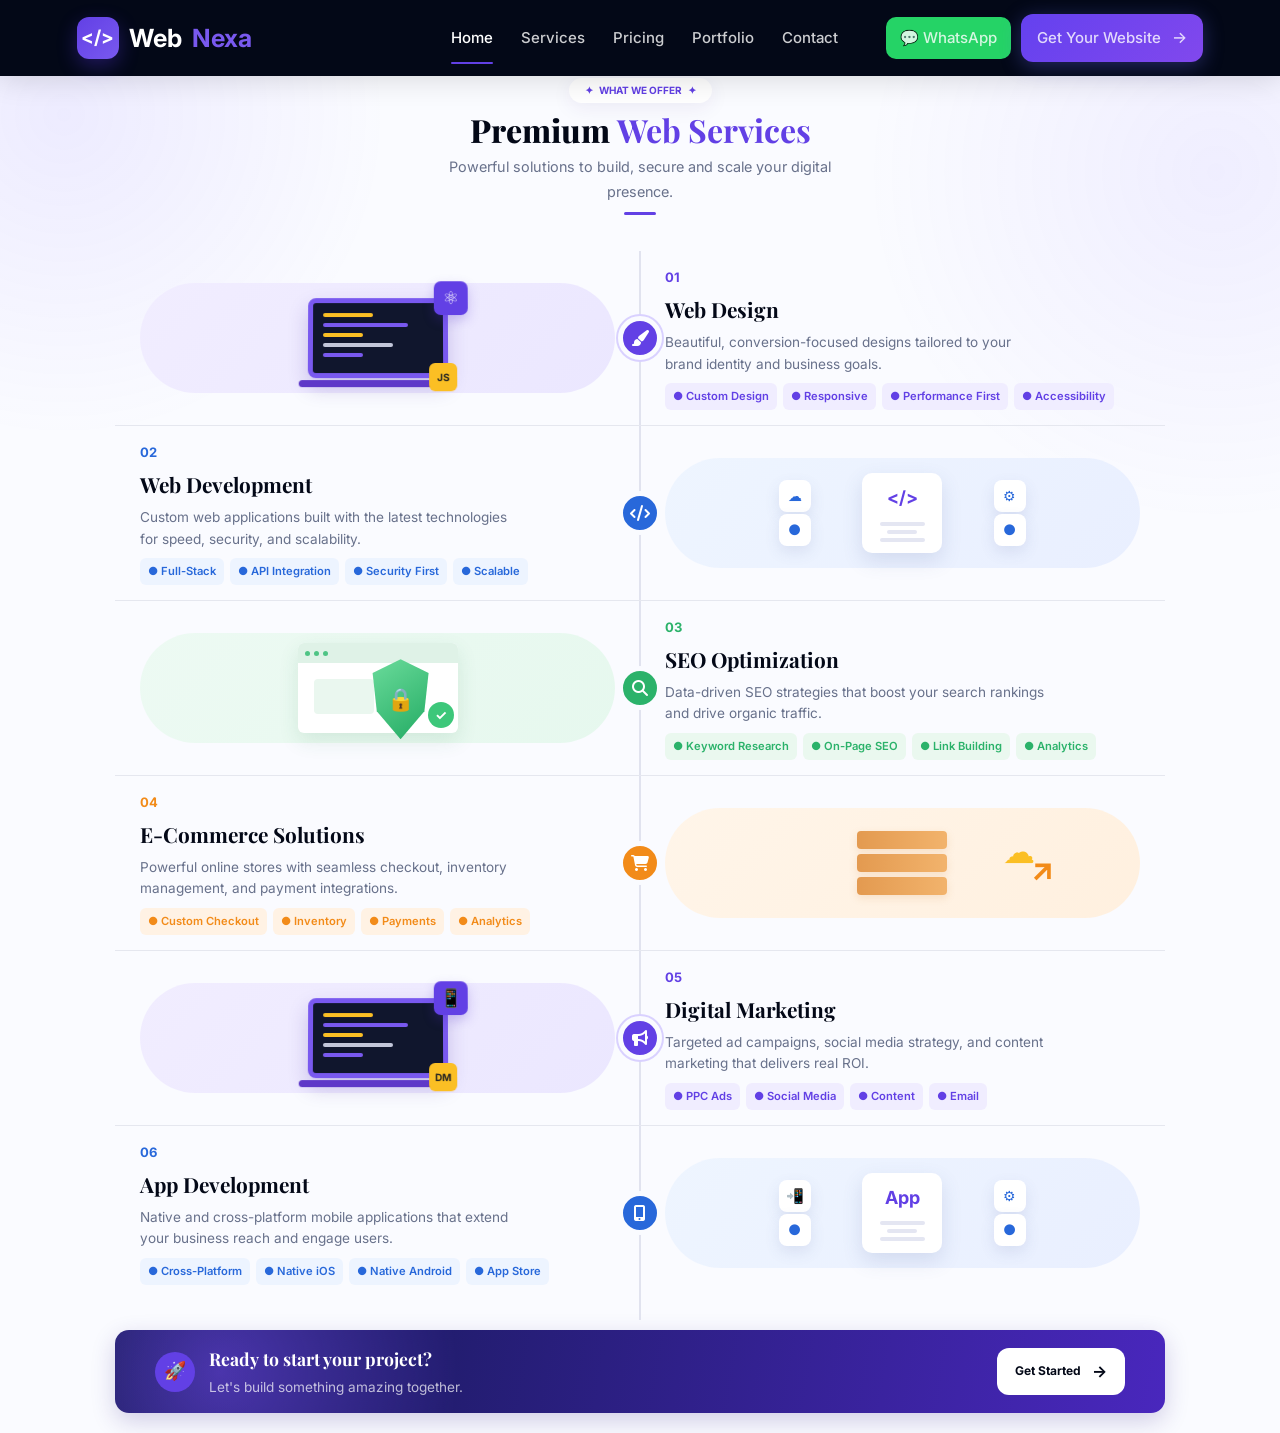
==== commit ed1ce39a: "Resolve merge conflicts for pricing-page" ====
--- a/index.html
+++ b/index.html
@@ -27,9 +27,8 @@
 
     <nav aria-label="Main navigation" id="mainNav">
         <a href="#home" class="active">Home</a>
-        <a href="about.html">About</a>
-        <a href="#services">Services</a>
-        <a href="#pricing">Pricing</a>
+        <a href="services.html">Services</a>
+        <a href="pricing.html">Pricing</a>
         <a href="portfolio.html">Portfolio</a>
         <a href="#contact">Contact</a>
         
--- a/css/home.css
+++ b/css/home.css
@@ -1113,6 +1113,225 @@
     animation-delay: 1s;
 }
 
+/* ================= PRICING ================= */
+.pricing-section {
+    max-width: 1200px;
+    margin: 0 auto 40px;
+    padding: 0 20px;
+}
+
+.pricing-grid {
+    display: grid;
+    grid-template-columns: repeat(4, 1fr);
+    gap: 24px;
+    align-items: stretch;
+}
+
+.pricing-card {
+    background: var(--white);
+    border-radius: var(--radius);
+    padding: 32px 24px;
+    box-shadow: var(--shadow);
+    border: 1px solid rgba(0, 0, 0, 0.04);
+    transition: var(--transition);
+    position: relative;
+    display: flex;
+    flex-direction: column;
+}
+
+.pricing-card:hover {
+    transform: translateY(-6px);
+    box-shadow: var(--shadow-lg);
+}
+
+.pricing-card.popular {
+    border: 2px solid var(--purple);
+    transform: scale(1.02);
+}
+
+.pricing-card.popular:hover {
+    transform: scale(1.02) translateY(-6px);
+}
+
+.popular-badge {
+    position: absolute;
+    top: -12px;
+    left: 50%;
+    transform: translateX(-50%);
+    background: linear-gradient(135deg, var(--purple), var(--blue));
+    color: var(--white);
+    padding: 4px 16px;
+    border-radius: 50px;
+    font-size: 0.75rem;
+    font-weight: 600;
+    white-space: nowrap;
+}
+
+.pricing-header {
+    text-align: center;
+    margin-bottom: 24px;
+}
+
+.pricing-icon {
+    width: 56px;
+    height: 56px;
+    border-radius: 16px;
+    display: flex;
+    align-items: center;
+    justify-content: center;
+    margin: 0 auto 16px;
+    font-size: 22px;
+    color: var(--white);
+    background: linear-gradient(135deg, var(--purple), var(--blue));
+    box-shadow: 0 8px 20px rgba(99, 102, 241, 0.3);
+}
+
+.pricing-header h3 {
+    font-family: var(--font-heading);
+    font-size: 1.3rem;
+    font-weight: 700;
+    color: var(--primary);
+    margin-bottom: 8px;
+}
+
+.pricing-header p {
+    color: var(--text-light);
+    font-size: 0.85rem;
+    line-height: 1.5;
+}
+
+.pricing-price {
+    text-align: center;
+    margin-bottom: 24px;
+    padding-bottom: 24px;
+    border-bottom: 1px solid #e5e7ef;
+}
+
+.pricing-price .currency {
+    font-size: 1.2rem;
+    font-weight: 600;
+    color: var(--text);
+    vertical-align: top;
+}
+
+.pricing-price .amount {
+    font-size: 2.8rem;
+    font-weight: 800;
+    color: var(--primary);
+    line-height: 1;
+}
+
+.pricing-price .period {
+    font-size: 0.85rem;
+    color: var(--text-muted);
+    display: block;
+    margin-top: 4px;
+}
+
+.pricing-features {
+    list-style: none;
+    margin-bottom: 24px;
+    flex-grow: 1;
+}
+
+.pricing-features li {
+    display: flex;
+    align-items: center;
+    gap: 10px;
+    padding: 8px 0;
+    font-size: 0.85rem;
+    color: var(--text);
+}
+
+.pricing-features li i {
+    font-size: 0.75rem;
+    width: 16px;
+    text-align: center;
+    color: var(--green);
+}
+
+.pricing-features li i.fa-times {
+    color: var(--text-muted);
+}
+
+.pricing-features .disabled {
+    color: var(--text-muted);
+    text-decoration: line-through;
+}
+
+.pricing-btn {
+    display: inline-flex;
+    align-items: center;
+    justify-content: center;
+    gap: 8px;
+    width: 100%;
+    padding: 12px 20px;
+    border-radius: 12px;
+    background: var(--bg);
+    color: var(--text);
+    font-size: 0.85rem;
+    font-weight: 600;
+    text-decoration: none;
+    transition: var(--transition);
+    border: 2px solid transparent;
+}
+
+.pricing-btn:hover {
+    background: var(--primary);
+    color: var(--white);
+    transform: translateY(-2px);
+}
+
+.pricing-btn.primary {
+    background: linear-gradient(135deg, var(--purple), var(--blue));
+    color: var(--white);
+    box-shadow: 0 4px 20px rgba(99, 102, 241, 0.35);
+}
+
+.pricing-btn.primary:hover {
+    transform: translateY(-2px);
+    box-shadow: 0 8px 30px rgba(99, 102, 241, 0.5);
+}
+
+.pricing-btn span {
+    margin-left: 4px;
+}
+
+/* ================= RESPONSIVE - PRICING ================= */
+@media (max-width: 1024px) {
+    .pricing-grid {
+        grid-template-columns: repeat(2, 1fr);
+    }
+}
+
+@media (max-width: 768px) {
+    .pricing-grid {
+        grid-template-columns: 1fr;
+        max-width: 420px;
+        margin: 0 auto;
+    }
+
+    .pricing-card.popular {
+        transform: none;
+    }
+
+    .pricing-card.popular:hover {
+        transform: translateY(-6px);
+    }
+}
+
+/* ================= ANIMATIONS ================= */
+.pricing-card {
+    opacity: 0;
+    transform: translateY(30px);
+    animation: fadeInUp 0.8s ease-out forwards;
+}
+
+.pricing-card:nth-child(1) { animation-delay: 0.1s; }
+.pricing-card:nth-child(2) { animation-delay: 0.2s; }
+.pricing-card:nth-child(3) { animation-delay: 0.3s; }
+.pricing-card:nth-child(4) { animation-delay: 0.4s; }
+
 /* ================= PORTFOLIO PAGE ================= */
 .portfolio-page {
     min-height: calc(100vh - 76px);
@@ -1436,505 +1655,6 @@
     margin: 0 auto;
     padding: 0 24px;
 }
-
-/* ================= ABOUT PAGE ================= */
-.about-page {
-    min-height: calc(100vh - 76px);
-    padding: 15px 9% 20px;
-    background:
-        radial-gradient(circle at 5% 8%, rgba(110, 80, 255, .09), transparent 18%),
-        radial-gradient(circle at 95% 12%, rgba(120, 90, 255, .08), transparent 20%),
-        #fafbff;
-}
-
-.about-hero {
-    text-align: center;
-    padding: 80px 0 40px;
-}
-
-.about-hero-content {
-    max-width: 700px;
-    margin: 0 auto;
-}
-
-.about-hero h1 {
-    font-family: var(--font-heading);
-    font-size: clamp(1.6rem, 3.5vw, 2.4rem);
-    font-weight: 800;
-    color: var(--primary);
-    line-height: 1.2;
-    margin-bottom: 8px;
-}
-
-.about-hero h1 strong {
-    color: var(--purple);
-}
-
-.about-hero p {
-    color: var(--text-light);
-    font-size: 1rem;
-    max-width: 500px;
-    margin: 0 auto;
-}
-
-/* ================= ABOUT STORY ================= */
-.about-story {
-    max-width: 1080px;
-    margin: 20px auto;
-    padding: 40px 0;
-}
-
-.story-container {
-    display: grid;
-    grid-template-columns: 1fr 1fr;
-    gap: 40px;
-    align-items: center;
-}
-
-.story-visual {
-    position: relative;
-    display: flex;
-    align-items: center;
-    justify-content: center;
-}
-
-.story-card {
-    width: 200px;
-    height: 140px;
-    background: var(--white);
-    border-radius: 20px;
-    box-shadow: var(--shadow-lg);
-    padding: 24px;
-    display: flex;
-    flex-direction: column;
-    gap: 16px;
-    border: 1px solid rgba(0, 0, 0, 0.04);
-}
-
-.story-icon {
-    width: 48px;
-    height: 48px;
-    border-radius: 14px;
-    background: linear-gradient(135deg, var(--purple), var(--blue));
-    color: var(--white);
-    display: flex;
-    align-items: center;
-    justify-content: center;
-    font-size: 20px;
-}
-
-.story-content {
-    display: flex;
-    flex-direction: column;
-    gap: 8px;
-}
-
-.story-line {
-    height: 6px;
-    border-radius: 4px;
-    background: #e4e6f2;
-}
-
-.story-line.long {
-    width: 100%;
-}
-
-.story-line.short {
-    width: 60%;
-}
-
-.story-badge {
-    position: absolute;
-    bottom: -10px;
-    right: -10px;
-    background: linear-gradient(135deg, var(--purple), var(--blue));
-    color: var(--white);
-    padding: 8px 20px;
-    border-radius: 50px;
-    font-size: 0.8rem;
-    font-weight: 700;
-    box-shadow: 0 4px 20px rgba(99, 102, 241, 0.35);
-}
-
-.story-text {
-    padding: 10px 0;
-}
-
-.story-text .number {
-    font-size: 14px;
-    font-weight: 700;
-    margin-bottom: 8px;
-}
-
-.story-text h2 {
-    font-family: var(--font-heading);
-    font-size: clamp(1.3rem, 2.5vw, 1.8rem);
-    font-weight: 700;
-    color: var(--primary);
-    margin-bottom: 12px;
-}
-
-.story-text p {
-    color: var(--text-light);
-    font-size: 0.95rem;
-    line-height: 1.7;
-    margin-bottom: 12px;
-}
-
-.story-tags {
-    display: flex;
-    flex-wrap: wrap;
-    gap: 10px;
-    margin-top: 16px;
-}
-
-.story-tags span {
-    padding: 6px 14px;
-    border-radius: 50px;
-    background: rgba(99, 102, 241, 0.08);
-    color: var(--purple);
-    font-size: 0.8rem;
-    font-weight: 600;
-}
-
-/* ================= MISSION & VISION ================= */
-.mission-vision {
-    max-width: 1080px;
-    margin: 20px auto;
-    padding: 40px 0;
-}
-
-.mv-container {
-    display: grid;
-    grid-template-columns: 1fr 1fr;
-    gap: 24px;
-}
-
-.mv-card {
-    background: var(--white);
-    border-radius: var(--radius);
-    padding: 32px;
-    box-shadow: var(--shadow);
-    border: 1px solid rgba(0, 0, 0, 0.04);
-    transition: var(--transition);
-}
-
-.mv-card:hover {
-    transform: translateY(-4px);
-    box-shadow: var(--shadow-lg);
-}
-
-.mv-icon {
-    width: 56px;
-    height: 56px;
-    border-radius: 16px;
-    background: linear-gradient(135deg, var(--purple), var(--blue));
-    color: var(--white);
-    display: flex;
-    align-items: center;
-    justify-content: center;
-    font-size: 22px;
-    margin-bottom: 16px;
-}
-
-.mv-card h3 {
-    font-family: var(--font-heading);
-    font-size: 1.3rem;
-    font-weight: 700;
-    color: var(--primary);
-    margin-bottom: 8px;
-}
-
-.mv-card p {
-    color: var(--text-light);
-    font-size: 0.95rem;
-    line-height: 1.7;
-}
-
-/* ================= CORE VALUES ================= */
-.values-section {
-    max-width: 1080px;
-    margin: 20px auto;
-    padding: 40px 0;
-}
-
-.values-header {
-    text-align: center;
-    margin-bottom: 40px;
-}
-
-.values-header h2 {
-    font-family: var(--font-heading);
-    font-size: clamp(1.4rem, 3vw, 2rem);
-    font-weight: 800;
-    color: var(--primary);
-    margin-bottom: 8px;
-}
-
-.values-header p {
-    color: var(--text-light);
-    font-size: 0.95rem;
-}
-
-.values-grid {
-    display: grid;
-    grid-template-columns: repeat(4, 1fr);
-    gap: 20px;
-}
-
-.value-card {
-    background: var(--white);
-    border-radius: var(--radius);
-    padding: 28px;
-    box-shadow: var(--shadow);
-    border: 1px solid rgba(0, 0, 0, 0.04);
-    text-align: center;
-    transition: var(--transition);
-}
-
-.value-card:hover {
-    transform: translateY(-4px);
-    box-shadow: var(--shadow-lg);
-}
-
-.value-icon {
-    width: 52px;
-    height: 52px;
-    border-radius: 14px;
-    background: linear-gradient(135deg, var(--purple), var(--blue));
-    color: var(--white);
-    display: flex;
-    align-items: center;
-    justify-content: center;
-    font-size: 20px;
-    margin: 0 auto 16px;
-}
-
-.value-card h4 {
-    font-family: var(--font-heading);
-    font-size: 1.1rem;
-    font-weight: 700;
-    color: var(--primary);
-    margin-bottom: 8px;
-}
-
-.value-card p {
-    color: var(--text-light);
-    font-size: 0.85rem;
-    line-height: 1.6;
-}
-
-/* ================= STATS ================= */
-.stats-section {
-    max-width: 1080px;
-    margin: 20px auto;
-    padding: 40px 0;
-}
-
-.stats-container {
-    display: grid;
-    grid-template-columns: repeat(4, 1fr);
-    gap: 20px;
-}
-
-.stat-card {
-    background: linear-gradient(135deg, var(--primary), var(--primary-light));
-    border-radius: var(--radius);
-    padding: 32px;
-    text-align: center;
-    box-shadow: var(--shadow-lg);
-    border: 1px solid rgba(255, 255, 255, 0.05);
-}
-
-.stat-number {
-    font-family: var(--font-heading);
-    font-size: clamp(1.8rem, 3vw, 2.5rem);
-    font-weight: 800;
-    color: var(--white);
-    margin-bottom: 4px;
-}
-
-.stat-label {
-    color: rgba(255, 255, 255, 0.7);
-    font-size: 0.85rem;
-    font-weight: 500;
-}
-
-/* ================= WHY US ================= */
-.why-us {
-    max-width: 1080px;
-    margin: 20px auto;
-    padding: 40px 0;
-}
-
-.why-header {
-    text-align: center;
-    margin-bottom: 40px;
-}
-
-.why-header h2 {
-    font-family: var(--font-heading);
-    font-size: clamp(1.4rem, 3vw, 2rem);
-    font-weight: 800;
-    color: var(--primary);
-    margin-bottom: 8px;
-}
-
-.why-header p {
-    color: var(--text-light);
-    font-size: 0.95rem;
-}
-
-.why-grid {
-    display: grid;
-    grid-template-columns: repeat(3, 1fr);
-    gap: 20px;
-}
-
-.why-item {
-    display: flex;
-    gap: 16px;
-    align-items: flex-start;
-    background: var(--white);
-    border-radius: var(--radius);
-    padding: 24px;
-    box-shadow: var(--shadow);
-    border: 1px solid rgba(0, 0, 0, 0.04);
-    transition: var(--transition);
-}
-
-.why-item:hover {
-    transform: translateY(-4px);
-    box-shadow: var(--shadow-lg);
-}
-
-.why-icon {
-    width: 44px;
-    height: 44px;
-    border-radius: 12px;
-    background: rgba(99, 102, 241, 0.1);
-    color: var(--purple);
-    display: flex;
-    align-items: center;
-    justify-content: center;
-    font-size: 18px;
-    flex-shrink: 0;
-}
-
-.why-content h4 {
-    font-family: var(--font-heading);
-    font-size: 1.05rem;
-    font-weight: 700;
-    color: var(--primary);
-    margin-bottom: 4px;
-}
-
-.why-content p {
-    color: var(--text-light);
-    font-size: 0.85rem;
-    line-height: 1.6;
-}
-
-/* ================= RESPONSIVE - ABOUT ================= */
-@media (max-width: 950px) {
-    .about-page {
-        padding: 30px 25px;
-    }
-
-    .story-container {
-        grid-template-columns: 1fr;
-        gap: 30px;
-    }
-
-    .story-visual {
-        order: -1;
-    }
-
-    .mv-container {
-        grid-template-columns: 1fr;
-    }
-
-    .values-grid {
-        grid-template-columns: repeat(2, 1fr);
-    }
-
-    .stats-container {
-        grid-template-columns: repeat(2, 1fr);
-    }
-
-    .why-grid {
-        grid-template-columns: repeat(2, 1fr);
-    }
-}
-
-@media (max-width: 650px) {
-    .about-page {
-        padding: 25px 15px;
-    }
-
-    .about-hero {
-        padding: 50px 0 30px;
-    }
-
-    .values-grid {
-        grid-template-columns: 1fr;
-    }
-
-    .stats-container {
-        grid-template-columns: 1fr 1fr;
-    }
-
-    .why-grid {
-        grid-template-columns: 1fr;
-    }
-
-    .story-card {
-        width: 160px;
-        height: 120px;
-        padding: 18px;
-    }
-}
-
-/* ================= ANIMATIONS ================= */
-.about-hero {
-    animation: fadeInUp 1s ease-out;
-}
-
-.about-story {
-    opacity: 0;
-    transform: translateY(30px);
-    animation: fadeInUp 0.8s ease-out forwards;
-    animation-delay: 0.2s;
-}
-
-.mission-vision {
-    opacity: 0;
-    transform: translateY(30px);
-    animation: fadeInUp 0.8s ease-out forwards;
-    animation-delay: 0.4s;
-}
-
-.values-section {
-    opacity: 0;
-    transform: translateY(30px);
-    animation: fadeInUp 0.8s ease-out forwards;
-    animation-delay: 0.6s;
-}
-
-.stats-section {
-    opacity: 0;
-    transform: translateY(30px);
-    animation: fadeInUp 0.8s ease-out forwards;
-    animation-delay: 0.8s;
-}
-
-.why-us {
-    opacity: 0;
-    transform: translateY(30px);
-    animation: fadeInUp 0.8s ease-out forwards;
-    animation-delay: 1s;
-}
-
 
 .section-header {
     text-align: center;
@@ -2021,3 +1741,148 @@
     width: 100%;
     justify-content: center;
 }
+
+/* ================= SERVICES PAGE ================= */
+.services-page {
+    min-height: calc(100vh - 76px);
+    padding: 15px 9% 20px;
+    background:
+        radial-gradient(circle at 5% 8%, rgba(110, 80, 255, .09), transparent 18%),
+        radial-gradient(circle at 95% 12%, rgba(120, 90, 255, .08), transparent 20%),
+        #fafbff;
+}
+
+.services-section {
+    max-width: 1080px;
+    margin: auto;
+    padding-bottom: 20px;
+}
+
+.services-grid {
+    display: grid;
+    grid-template-columns: repeat(2, 1fr);
+    gap: 24px;
+}
+
+.service-card {
+    background: var(--white);
+    border-radius: var(--radius);
+    padding: 28px;
+    box-shadow: var(--shadow);
+    border: 1px solid rgba(0, 0, 0, 0.04);
+    transition: var(--transition);
+}
+
+.service-card:hover {
+    transform: translateY(-4px);
+    box-shadow: var(--shadow-lg);
+}
+
+.service-icon {
+    width: 52px;
+    height: 52px;
+    border-radius: 14px;
+    display: flex;
+    align-items: center;
+    justify-content: center;
+    color: var(--white);
+    font-size: 22px;
+    margin-bottom: 16px;
+}
+
+.service-icon.purple-icon {
+    background: linear-gradient(135deg, var(--purple), var(--purple-light));
+}
+
+.service-icon.blue-icon {
+    background: linear-gradient(135deg, var(--blue), var(--blue-light));
+}
+
+.service-icon.green-icon {
+    background: linear-gradient(135deg, var(--green), var(--green-light));
+}
+
+.service-icon.orange-icon {
+    background: linear-gradient(135deg, var(--orange), var(--orange-light));
+}
+
+.service-card h3 {
+    font-family: var(--font-heading);
+    font-size: 1.2rem;
+    font-weight: 700;
+    color: var(--primary);
+    margin-bottom: 10px;
+}
+
+.service-card p {
+    color: var(--text-light);
+    font-size: 0.9rem;
+    line-height: 1.7;
+    margin-bottom: 16px;
+}
+
+.service-features {
+    list-style: none;
+    display: grid;
+    grid-template-columns: 1fr 1fr;
+    gap: 8px;
+}
+
+.service-features li {
+    display: flex;
+    align-items: center;
+    gap: 8px;
+    font-size: 0.85rem;
+    color: var(--text);
+    font-weight: 500;
+}
+
+.service-features li i {
+    color: var(--green);
+    font-size: 0.75rem;
+}
+
+/* ================= RESPONSIVE - SERVICES ================= */
+@media (max-width: 950px) {
+    .services-page {
+        padding: 30px 25px;
+    }
+
+    .services-grid {
+        grid-template-columns: 1fr;
+    }
+
+    .service-features {
+        grid-template-columns: 1fr;
+    }
+}
+
+@media (max-width: 650px) {
+    .services-page {
+        padding: 25px 15px;
+    }
+
+    .service-card {
+        padding: 22px;
+    }
+
+    .service-card h3 {
+        font-size: 1.1rem;
+    }
+}
+
+/* ================= ANIMATIONS ================= */
+.service-card {
+    opacity: 0;
+    transform: translateY(30px);
+    animation: fadeInUp 0.8s ease-out forwards;
+}
+
+.service-card:nth-child(1) { animation-delay: 0.1s; }
+.service-card:nth-child(2) { animation-delay: 0.2s; }
+.service-card:nth-child(3) { animation-delay: 0.3s; }
+.service-card:nth-child(4) { animation-delay: 0.4s; }
+.service-card:nth-child(5) { animation-delay: 0.5s; }
+.service-card:nth-child(6) { animation-delay: 0.6s; }
+.service-card:nth-child(7) { animation-delay: 0.7s; }
+.service-card:nth-child(8) { animation-delay: 0.8s; }
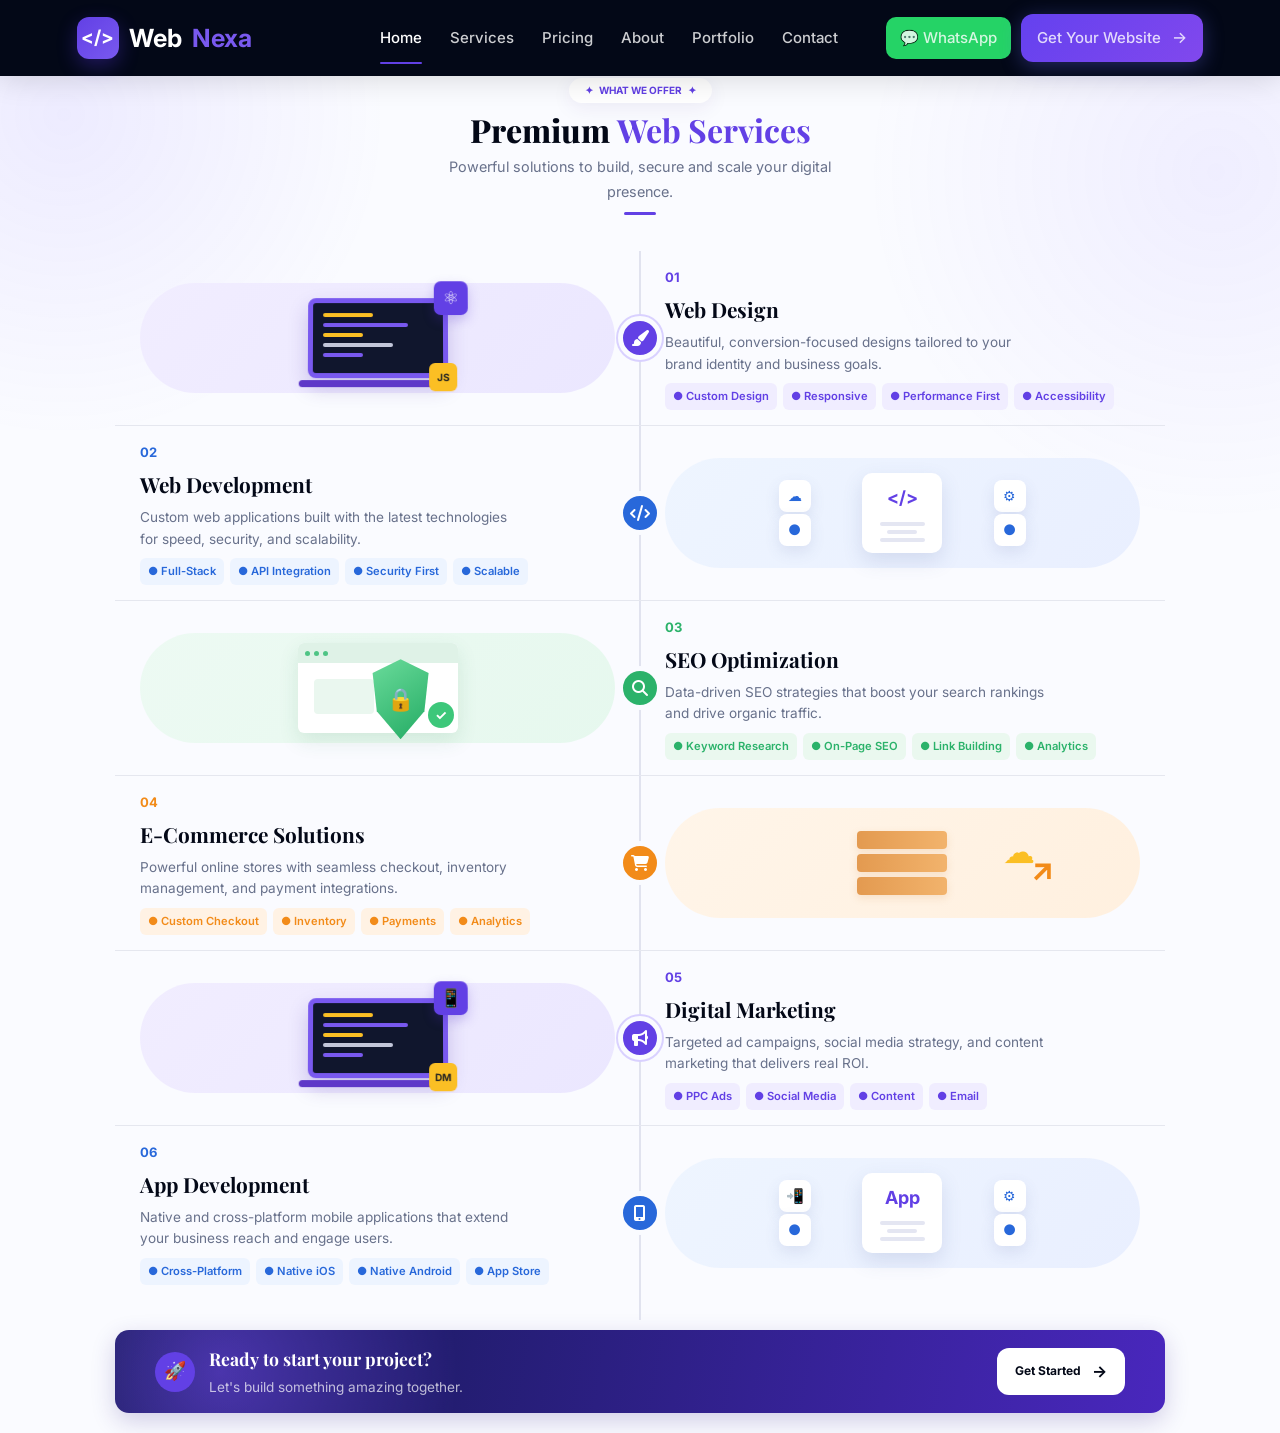
==== commit 1e79a357: "Resolve merge conflicts for about-page" ====
--- a/index.html
+++ b/index.html
@@ -29,6 +29,7 @@
         <a href="#home" class="active">Home</a>
         <a href="services.html">Services</a>
         <a href="pricing.html">Pricing</a>
+        <a href="about.html">About</a>
         <a href="portfolio.html">Portfolio</a>
         <a href="#contact">Contact</a>
         
--- a/css/home.css
+++ b/css/home.css
@@ -1656,6 +1656,505 @@
     padding: 0 24px;
 }
 
+/* ================= ABOUT PAGE ================= */
+.about-page {
+    min-height: calc(100vh - 76px);
+    padding: 15px 9% 20px;
+    background:
+        radial-gradient(circle at 5% 8%, rgba(110, 80, 255, .09), transparent 18%),
+        radial-gradient(circle at 95% 12%, rgba(120, 90, 255, .08), transparent 20%),
+        #fafbff;
+}
+
+.about-hero {
+    text-align: center;
+    padding: 80px 0 40px;
+}
+
+.about-hero-content {
+    max-width: 700px;
+    margin: 0 auto;
+}
+
+.about-hero h1 {
+    font-family: var(--font-heading);
+    font-size: clamp(1.6rem, 3.5vw, 2.4rem);
+    font-weight: 800;
+    color: var(--primary);
+    line-height: 1.2;
+    margin-bottom: 8px;
+}
+
+.about-hero h1 strong {
+    color: var(--purple);
+}
+
+.about-hero p {
+    color: var(--text-light);
+    font-size: 1rem;
+    max-width: 500px;
+    margin: 0 auto;
+}
+
+/* ================= ABOUT STORY ================= */
+.about-story {
+    max-width: 1080px;
+    margin: 20px auto;
+    padding: 40px 0;
+}
+
+.story-container {
+    display: grid;
+    grid-template-columns: 1fr 1fr;
+    gap: 40px;
+    align-items: center;
+}
+
+.story-visual {
+    position: relative;
+    display: flex;
+    align-items: center;
+    justify-content: center;
+}
+
+.story-card {
+    width: 200px;
+    height: 140px;
+    background: var(--white);
+    border-radius: 20px;
+    box-shadow: var(--shadow-lg);
+    padding: 24px;
+    display: flex;
+    flex-direction: column;
+    gap: 16px;
+    border: 1px solid rgba(0, 0, 0, 0.04);
+}
+
+.story-icon {
+    width: 48px;
+    height: 48px;
+    border-radius: 14px;
+    background: linear-gradient(135deg, var(--purple), var(--blue));
+    color: var(--white);
+    display: flex;
+    align-items: center;
+    justify-content: center;
+    font-size: 20px;
+}
+
+.story-content {
+    display: flex;
+    flex-direction: column;
+    gap: 8px;
+}
+
+.story-line {
+    height: 6px;
+    border-radius: 4px;
+    background: #e4e6f2;
+}
+
+.story-line.long {
+    width: 100%;
+}
+
+.story-line.short {
+    width: 60%;
+}
+
+.story-badge {
+    position: absolute;
+    bottom: -10px;
+    right: -10px;
+    background: linear-gradient(135deg, var(--purple), var(--blue));
+    color: var(--white);
+    padding: 8px 20px;
+    border-radius: 50px;
+    font-size: 0.8rem;
+    font-weight: 700;
+    box-shadow: 0 4px 20px rgba(99, 102, 241, 0.35);
+}
+
+.story-text {
+    padding: 10px 0;
+}
+
+.story-text .number {
+    font-size: 14px;
+    font-weight: 700;
+    margin-bottom: 8px;
+}
+
+.story-text h2 {
+    font-family: var(--font-heading);
+    font-size: clamp(1.3rem, 2.5vw, 1.8rem);
+    font-weight: 700;
+    color: var(--primary);
+    margin-bottom: 12px;
+}
+
+.story-text p {
+    color: var(--text-light);
+    font-size: 0.95rem;
+    line-height: 1.7;
+    margin-bottom: 12px;
+}
+
+.story-tags {
+    display: flex;
+    flex-wrap: wrap;
+    gap: 10px;
+    margin-top: 16px;
+}
+
+.story-tags span {
+    padding: 6px 14px;
+    border-radius: 50px;
+    background: rgba(99, 102, 241, 0.08);
+    color: var(--purple);
+    font-size: 0.8rem;
+    font-weight: 600;
+}
+
+/* ================= MISSION & VISION ================= */
+.mission-vision {
+    max-width: 1080px;
+    margin: 20px auto;
+    padding: 40px 0;
+}
+
+.mv-container {
+    display: grid;
+    grid-template-columns: 1fr 1fr;
+    gap: 24px;
+}
+
+.mv-card {
+    background: var(--white);
+    border-radius: var(--radius);
+    padding: 32px;
+    box-shadow: var(--shadow);
+    border: 1px solid rgba(0, 0, 0, 0.04);
+    transition: var(--transition);
+}
+
+.mv-card:hover {
+    transform: translateY(-4px);
+    box-shadow: var(--shadow-lg);
+}
+
+.mv-icon {
+    width: 56px;
+    height: 56px;
+    border-radius: 16px;
+    background: linear-gradient(135deg, var(--purple), var(--blue));
+    color: var(--white);
+    display: flex;
+    align-items: center;
+    justify-content: center;
+    font-size: 22px;
+    margin-bottom: 16px;
+}
+
+.mv-card h3 {
+    font-family: var(--font-heading);
+    font-size: 1.3rem;
+    font-weight: 700;
+    color: var(--primary);
+    margin-bottom: 8px;
+}
+
+.mv-card p {
+    color: var(--text-light);
+    font-size: 0.95rem;
+    line-height: 1.7;
+}
+
+/* ================= CORE VALUES ================= */
+.values-section {
+    max-width: 1080px;
+    margin: 20px auto;
+    padding: 40px 0;
+}
+
+.values-header {
+    text-align: center;
+    margin-bottom: 40px;
+}
+
+.values-header h2 {
+    font-family: var(--font-heading);
+    font-size: clamp(1.4rem, 3vw, 2rem);
+    font-weight: 800;
+    color: var(--primary);
+    margin-bottom: 8px;
+}
+
+.values-header p {
+    color: var(--text-light);
+    font-size: 0.95rem;
+}
+
+.values-grid {
+    display: grid;
+    grid-template-columns: repeat(4, 1fr);
+    gap: 20px;
+}
+
+.value-card {
+    background: var(--white);
+    border-radius: var(--radius);
+    padding: 28px;
+    box-shadow: var(--shadow);
+    border: 1px solid rgba(0, 0, 0, 0.04);
+    text-align: center;
+    transition: var(--transition);
+}
+
+.value-card:hover {
+    transform: translateY(-4px);
+    box-shadow: var(--shadow-lg);
+}
+
+.value-icon {
+    width: 52px;
+    height: 52px;
+    border-radius: 14px;
+    background: linear-gradient(135deg, var(--purple), var(--blue));
+    color: var(--white);
+    display: flex;
+    align-items: center;
+    justify-content: center;
+    font-size: 20px;
+    margin: 0 auto 16px;
+}
+
+.value-card h4 {
+    font-family: var(--font-heading);
+    font-size: 1.1rem;
+    font-weight: 700;
+    color: var(--primary);
+    margin-bottom: 8px;
+}
+
+.value-card p {
+    color: var(--text-light);
+    font-size: 0.85rem;
+    line-height: 1.6;
+}
+
+/* ================= STATS ================= */
+.stats-section {
+    max-width: 1080px;
+    margin: 20px auto;
+    padding: 40px 0;
+}
+
+.stats-container {
+    display: grid;
+    grid-template-columns: repeat(4, 1fr);
+    gap: 20px;
+}
+
+.stat-card {
+    background: linear-gradient(135deg, var(--primary), var(--primary-light));
+    border-radius: var(--radius);
+    padding: 32px;
+    text-align: center;
+    box-shadow: var(--shadow-lg);
+    border: 1px solid rgba(255, 255, 255, 0.05);
+}
+
+.stat-number {
+    font-family: var(--font-heading);
+    font-size: clamp(1.8rem, 3vw, 2.5rem);
+    font-weight: 800;
+    color: var(--white);
+    margin-bottom: 4px;
+}
+
+.stat-label {
+    color: rgba(255, 255, 255, 0.7);
+    font-size: 0.85rem;
+    font-weight: 500;
+}
+
+/* ================= WHY US ================= */
+.why-us {
+    max-width: 1080px;
+    margin: 20px auto;
+    padding: 40px 0;
+}
+
+.why-header {
+    text-align: center;
+    margin-bottom: 40px;
+}
+
+.why-header h2 {
+    font-family: var(--font-heading);
+    font-size: clamp(1.4rem, 3vw, 2rem);
+    font-weight: 800;
+    color: var(--primary);
+    margin-bottom: 8px;
+}
+
+.why-header p {
+    color: var(--text-light);
+    font-size: 0.95rem;
+}
+
+.why-grid {
+    display: grid;
+    grid-template-columns: repeat(3, 1fr);
+    gap: 20px;
+}
+
+.why-item {
+    display: flex;
+    gap: 16px;
+    align-items: flex-start;
+    background: var(--white);
+    border-radius: var(--radius);
+    padding: 24px;
+    box-shadow: var(--shadow);
+    border: 1px solid rgba(0, 0, 0, 0.04);
+    transition: var(--transition);
+}
+
+.why-item:hover {
+    transform: translateY(-4px);
+    box-shadow: var(--shadow-lg);
+}
+
+.why-icon {
+    width: 44px;
+    height: 44px;
+    border-radius: 12px;
+    background: rgba(99, 102, 241, 0.1);
+    color: var(--purple);
+    display: flex;
+    align-items: center;
+    justify-content: center;
+    font-size: 18px;
+    flex-shrink: 0;
+}
+
+.why-content h4 {
+    font-family: var(--font-heading);
+    font-size: 1.05rem;
+    font-weight: 700;
+    color: var(--primary);
+    margin-bottom: 4px;
+}
+
+.why-content p {
+    color: var(--text-light);
+    font-size: 0.85rem;
+    line-height: 1.6;
+}
+
+/* ================= RESPONSIVE - ABOUT ================= */
+@media (max-width: 950px) {
+    .about-page {
+        padding: 30px 25px;
+    }
+
+    .story-container {
+        grid-template-columns: 1fr;
+        gap: 30px;
+    }
+
+    .story-visual {
+        order: -1;
+    }
+
+    .mv-container {
+        grid-template-columns: 1fr;
+    }
+
+    .values-grid {
+        grid-template-columns: repeat(2, 1fr);
+    }
+
+    .stats-container {
+        grid-template-columns: repeat(2, 1fr);
+    }
+
+    .why-grid {
+        grid-template-columns: repeat(2, 1fr);
+    }
+}
+
+@media (max-width: 650px) {
+    .about-page {
+        padding: 25px 15px;
+    }
+
+    .about-hero {
+        padding: 50px 0 30px;
+    }
+
+    .values-grid {
+        grid-template-columns: 1fr;
+    }
+
+    .stats-container {
+        grid-template-columns: 1fr 1fr;
+    }
+
+    .why-grid {
+        grid-template-columns: 1fr;
+    }
+
+    .story-card {
+        width: 160px;
+        height: 120px;
+        padding: 18px;
+    }
+}
+
+/* ================= ANIMATIONS ================= */
+.about-hero {
+    animation: fadeInUp 1s ease-out;
+}
+
+.about-story {
+    opacity: 0;
+    transform: translateY(30px);
+    animation: fadeInUp 0.8s ease-out forwards;
+    animation-delay: 0.2s;
+}
+
+.mission-vision {
+    opacity: 0;
+    transform: translateY(30px);
+    animation: fadeInUp 0.8s ease-out forwards;
+    animation-delay: 0.4s;
+}
+
+.values-section {
+    opacity: 0;
+    transform: translateY(30px);
+    animation: fadeInUp 0.8s ease-out forwards;
+    animation-delay: 0.6s;
+}
+
+.stats-section {
+    opacity: 0;
+    transform: translateY(30px);
+    animation: fadeInUp 0.8s ease-out forwards;
+    animation-delay: 0.8s;
+}
+
+.why-us {
+    opacity: 0;
+    transform: translateY(30px);
+    animation: fadeInUp 0.8s ease-out forwards;
+    animation-delay: 1s;
+}
+
+
 .section-header {
     text-align: center;
     max-width: 700px;
